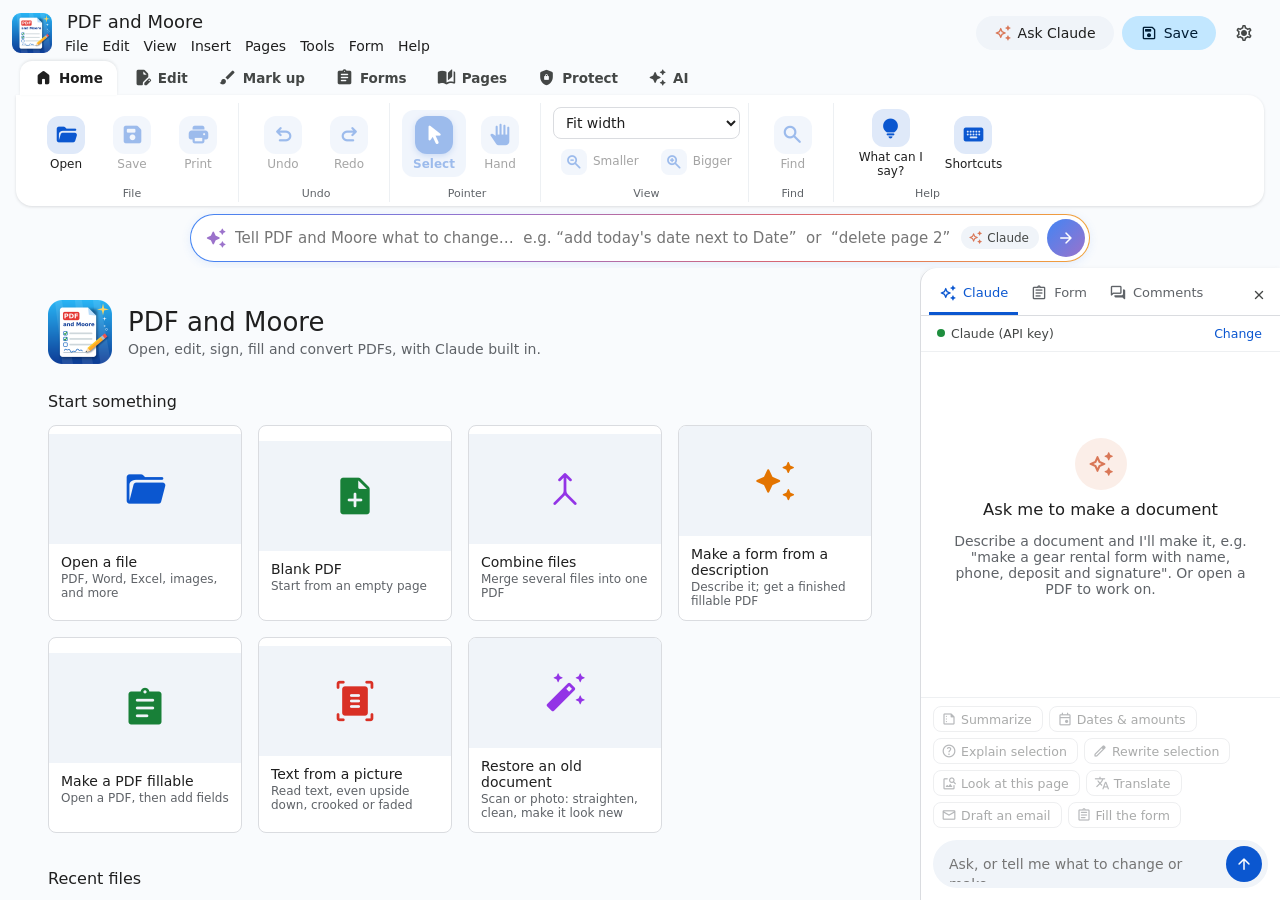
==== PdfAndMoore/wwwroot/index.html @ 141434b7 "PDF and Moore v8 as built on John's PC (baseline before GitHub) Source of PDF and Moore v8: a WPF + " ====
<!doctype html>
<html lang="en">
  <head>
    <meta charset="utf-8" />
    <meta name="viewport" content="width=device-width, initial-scale=1" />
    <title>PDF and Moore</title>
    <link rel="stylesheet" href="css/app.css" />
    <link rel="icon" href="img/app.png" />
    <script src="lib/pdf-lib.min.js"></script>
    <script src="lib/fontkit.umd.min.js"></script>
    <script src="lib/tesseract/tesseract.min.js"></script>
    <script src="lib/mammoth.browser.min.js"></script>
    <script src="lib/xlsx.full.min.js"></script>
    <script src="lib/jszip.min.js"></script>
    <script src="lib/docx.umd.js"></script>
  </head>
  <body data-tool="select" data-form-mode="fill" class="no-doc">
    <!-- Title bar + menus (Google Docs style) -->
    <header class="topbar">
      <img class="app-logo" src="img/app.png" alt="" title="PDF and Moore" />
      <div class="title-block">
        <div class="title-row">
          <input id="docTitle" class="doc-title" value="PDF and Moore" spellcheck="false" aria-label="Document name" />
          <span id="saveState" class="save-state"></span>
        </div>
        <nav id="menubar" class="menubar" aria-label="Main menu"></nav>
      </div>
      <div class="top-actions">
        <button id="btnClaudeTop" class="btn btn-tonal claude-btn" title="Ask Claude (Ctrl+J)"><span class="ms">auto_awesome</span><span>Ask Claude</span></button>
        <button id="btnSave" class="btn btn-primary save-btn" title="Save (Ctrl+S)"><span class="ms">save</span><span>Save</span></button>
        <button id="btnSettings" class="icon-btn" title="Settings"><span class="ms">settings</span></button>
      </div>
    </header>

    <!-- Ribbon: colorful tabs of big, labeled tools -->
    <div class="ribbon-wrap">
      <div id="ribbonTabs" class="ribbon-tabs" role="tablist"></div>
      <div id="ribbon" class="ribbon" role="toolbar" aria-label="Tools"></div>
    </div>

    <!-- Tell it what to change -->
    <div class="command-wrap">
      <div class="command-bar" id="commandBar">
        <span class="ms cmd-spark">auto_awesome</span>
        <input id="commandInput" autocomplete="off" spellcheck="true" placeholder="Tell PDF and Moore what to change…  e.g. “add today's date next to Date”  or  “delete page 2”" />
        <span id="commandEngine" class="cmd-engine" title="Which AI helps when a request needs one"></span>
        <button id="commandGo" class="cmd-go" title="Do it (Enter)"><span class="ms">arrow_forward</span></button>
      </div>
      <div id="commandPop" class="command-pop"></div>
    </div>

    <!-- Shown when something on the page is selected -->
    <div id="contextBar" class="context-bar"></div>

    <main class="workspace">
      <aside id="sidebar" class="sidebar">
        <div class="sidebar-head"><span>Pages</span><button class="icon-btn small" id="btnOrganize" title="Organize pages"><span class="ms">grid_view</span></button></div>
        <div id="thumbs" class="thumbs"></div>
      </aside>

      <section id="viewer" class="viewer" tabindex="-1">
        <div id="pageList" class="page-list"></div>
        <div id="startScreen" class="start-screen"></div>
      </section>

      <aside id="sidepanel" class="sidepanel">
        <div class="panel-tabs">
          <button class="panel-tab active" data-panel="claude"><span class="ms">auto_awesome</span>Claude</button>
          <button class="panel-tab" data-panel="form"><span class="ms">assignment</span>Form</button>
          <button class="panel-tab" data-panel="comments"><span class="ms">forum</span>Comments</button>
          <button class="icon-btn small panel-close" id="btnClosePanel" title="Close panel"><span class="ms">close</span></button>
        </div>
        <div class="panel-body" data-body="claude">
          <div id="claudeAccount" class="claude-account"></div>
          <div id="claudeChat" class="claude-chat"></div>
          <div id="claudeChips" class="chips"></div>
          <div class="claude-input-row">
            <textarea id="claudeInput" rows="1" placeholder="Ask, or tell me what to change or make…"></textarea>
            <button id="claudeSend" class="icon-btn send-btn" title="Send"><span class="ms">arrow_upward</span></button>
          </div>
        </div>
        <div class="panel-body hidden" data-body="form"><div id="formPanel" class="form-panel"></div></div>
        <div class="panel-body hidden" data-body="comments"><div id="commentsPanel" class="comments-panel"></div></div>
      </aside>
    </main>

    <!-- Page counter & zoom (bottom) -->
    <div id="pageCounter" class="page-counter"></div>

    <!-- Find bar -->
    <div id="findBar" class="find-bar">
      <span class="ms">search</span>
      <input id="findInput" placeholder="Find in document" />
      <span id="findCount" class="muted"></span>
      <button class="icon-btn small" id="findPrev" title="Previous"><span class="ms">keyboard_arrow_up</span></button>
      <button class="icon-btn small" id="findNext" title="Next"><span class="ms">keyboard_arrow_down</span></button>
      <button class="icon-btn small" id="findClose" title="Close"><span class="ms">close</span></button>
    </div>

    <!-- Floating menu shown when text is selected -->
    <div id="selMenu" class="sel-menu">
      <button data-act="highlight" title="Highlight"><span class="ms" style="color: #f9ab00">ink_highlighter</span></button>
      <button data-act="underline" title="Underline"><span class="ms">format_underlined</span></button>
      <button data-act="strike" title="Strikethrough"><span class="ms">strikethrough_s</span></button>
      <button data-act="redact" title="Mark for redaction (removes it for good when applied)"><span class="ms" style="color: #d93025">ink_eraser</span></button>
      <span class="sep"></span>
      <button data-act="copy" title="Copy"><span class="ms">content_copy</span></button>
      <button data-act="claude" title="Ask Claude about this"><span class="ms">auto_awesome</span>Ask Claude</button>
    </div>

    <div id="organizer" class="organizer"></div>
    <div id="dropHint" class="drop-hint"><span class="ms">upload_file</span><div>Drop files to open them</div></div>
    <div id="busy" class="busy"><div class="busy-box"><div class="spinner"></div><div id="busyText">Working…</div><div class="busy-bar"><div id="busyProgress"></div></div></div></div>
    <div id="toast" class="toast" role="status"></div>
    <div id="printArea" class="print-area"></div>

    <script type="module" src="js/app.js"></script>
  </body>
</html>
---- PdfAndMoore/wwwroot/css/app.css ----
/* PDF and Moore — Google Docs–style interface */
@font-face {
  font-family: 'Material Symbols Rounded';
  font-style: normal;
  font-weight: 100 700;
  font-display: block;
  src: url('../lib/icons/material-symbols-rounded.woff2') format('woff2');
}

:root {
  --bg: #f9fbfd;
  --surface: #ffffff;
  --surface-2: #f0f4f9;
  --toolbar: #edf2fa;
  --hover: rgba(68, 71, 70, 0.08);
  --press: rgba(68, 71, 70, 0.14);
  --text: #1f1f1f;
  --text-2: #444746;
  --muted: #5f6368;
  --line: #dadce0;
  --blue: #0b57d0;
  --blue-soft: #d3e3fd;
  --primary-btn: #c2e7ff;
  --primary-btn-text: #001d35;
  --danger: #b3261e;
  --green: #188038;
  --shadow-1: 0 1px 2px rgba(60, 64, 67, 0.3), 0 1px 3px 1px rgba(60, 64, 67, 0.15);
  --shadow-2: 0 2px 6px 2px rgba(60, 64, 67, 0.15), 0 1px 2px rgba(60, 64, 67, 0.3);
  --radius: 8px;
  --font: 'Segoe UI Variable Text', 'Segoe UI', system-ui, -apple-system, Roboto, Arial, sans-serif;
  --sidebar-w: 184px;
  --panel-w: 360px;
}

* { box-sizing: border-box; }
html, body { height: 100%; margin: 0; }
body {
  font-family: var(--font);
  font-size: 14px;
  color: var(--text);
  background: var(--bg);
  display: flex;
  flex-direction: column;
  overflow: hidden;
  -webkit-font-smoothing: antialiased;
}
button, input, select, textarea { font: inherit; color: inherit; }
button { cursor: pointer; }
.hidden { display: none !important; }
.muted { color: var(--muted); }
.hint { color: var(--muted); font-size: 12px; line-height: 1.45; margin: 6px 0; }
.grow { flex: 1; }

.ms {
  font-family: 'Material Symbols Rounded';
  font-weight: normal;
  font-style: normal;
  font-size: 20px;
  line-height: 1;
  letter-spacing: normal;
  text-transform: none;
  display: inline-block;
  white-space: nowrap;
  direction: ltr;
  font-feature-settings: 'liga';
  -webkit-font-feature-settings: 'liga';
  font-variation-settings: 'FILL' 0, 'wght' 400, 'GRAD' 0, 'opsz' 20;
  user-select: none;
  vertical-align: middle;
}

/* ---------- top bar ---------- */
.topbar {
  display: flex;
  align-items: center;
  gap: 8px;
  padding: 8px 16px 0 12px;
  background: var(--bg);
  flex: none;
}
.app-logo { width: 40px; height: 40px; flex: none; display: block; }
.app-logo .ms { font-size: 26px; }
.title-block { flex: 1; min-width: 0; }
.title-row { display: flex; align-items: center; gap: 8px; }
.doc-title {
  font-size: 18px;
  border: 1px solid transparent;
  border-radius: 4px;
  padding: 2px 6px;
  background: transparent;
  min-width: 120px;
  max-width: 60vw;
  field-sizing: content;
}
.doc-title:hover { border-color: var(--line); }
.doc-title:focus { outline: 2px solid var(--blue); background: #fff; }
.save-state { color: var(--muted); font-size: 12px; display: inline-flex; align-items: center; gap: 4px; }
.save-state .ms { font-size: 18px; }

.menubar { display: flex; gap: 0; margin-left: -2px; }
.menu-top {
  background: none; border: 0; padding: 3px 7px; border-radius: 4px; font-size: 14px; color: var(--text);
}
.menu-top:hover, .menu-top.open { background: var(--hover); }
.menu-pop {
  position: fixed; z-index: 1000;
  background: #fff; border-radius: 6px; box-shadow: var(--shadow-2);
  padding: 6px 0; min-width: 240px; max-height: 80vh; overflow: auto;
}
.menu-item {
  display: flex; align-items: center; gap: 12px; width: 100%;
  background: none; border: 0; padding: 6px 16px 6px 12px; text-align: left; font-size: 14px; color: var(--text);
}
.menu-item:hover:not(:disabled) { background: var(--hover); }
.menu-item:disabled { color: #a0a0a0; cursor: default; }
.menu-item .ms { color: var(--text-2); font-size: 20px; width: 20px; }
.menu-item:disabled .ms { color: #bbb; }
.menu-item .kbd { margin-left: auto; color: var(--muted); font-size: 12px; padding-left: 24px; }
.menu-sep { height: 1px; background: var(--line); margin: 6px 0; }
.menu-head { padding: 6px 16px 2px; color: var(--muted); font-size: 12px; }

.top-actions { display: flex; align-items: center; gap: 8px; }
.btn {
  display: inline-flex; align-items: center; justify-content: center; gap: 6px;
  border: 0; border-radius: 20px; padding: 8px 18px; font-weight: 500; font-size: 14px; white-space: nowrap;
  transition: background 0.15s, box-shadow 0.15s;
}
.btn .ms { font-size: 18px; }
.btn-primary { background: var(--primary-btn); color: var(--primary-btn-text); }
.btn-primary:hover { box-shadow: var(--shadow-1); background: #b3dffc; }
.btn-tonal { background: var(--surface-2); color: var(--text); }
.btn-tonal:hover { background: #e3e8ee; }
.btn-text { background: none; color: var(--blue); padding: 8px 12px; }
.btn-text:hover { background: rgba(11, 87, 208, 0.08); }
.btn-text.danger { color: var(--danger); }
.claude-btn .ms { color: #d97757; }
.icon-btn {
  width: 40px; height: 40px; border-radius: 50%; border: 0; background: none;
  display: inline-grid; place-items: center; color: var(--text-2); flex: none;
}
.icon-btn:hover { background: var(--hover); }
.icon-btn.small { width: 30px; height: 30px; }
.icon-btn.small .ms { font-size: 18px; }

/* ---------- toolbar ---------- */
.toolbar-wrap { padding: 6px 16px 8px; flex: none; }
.toolbar {
  display: flex; align-items: center; gap: 1px; flex-wrap: nowrap; overflow-x: auto; overflow-y: hidden;
  background: var(--toolbar); border-radius: 24px; padding: 3px 10px; min-height: 40px;
  scrollbar-width: none;
}
.toolbar::-webkit-scrollbar { display: none; }
.tb-btn {
  height: 30px; min-width: 30px; padding: 0 5px; border: 0; border-radius: 4px; background: none;
  display: inline-flex; align-items: center; justify-content: center; gap: 4px; color: var(--text-2); flex: none;
}
.tb-btn:hover:not(:disabled) { background: var(--hover); }
.tb-btn.active { background: var(--blue-soft); color: #041e49; }
.tb-btn:disabled { opacity: 0.38; cursor: default; }
.tb-btn.labeled { padding: 0 8px; font-size: 13px; }
.tb-sep { width: 1px; height: 20px; background: #c7c7c7; margin: 0 6px; flex: none; }
.tb-select {
  height: 28px; border: 0; border-radius: 4px; background: transparent; padding: 0 4px; color: var(--text); flex: none;
}
.tb-select:hover { background: var(--hover); }
.tb-zoom { width: 96px; }
.tb-color { position: relative; }
.tb-color input[type='color'] { position: absolute; inset: 0; opacity: 0; cursor: pointer; width: 100%; height: 100%; }
.tb-color .swatch { position: absolute; left: 6px; right: 6px; bottom: 3px; height: 4px; border-radius: 1px; }
.tb-num { width: 46px; height: 26px; border: 1px solid #c7c7c7; border-radius: 4px; text-align: center; background: #fff; flex: none; }

/* ---------- workspace ---------- */
.workspace { flex: 1; display: flex; min-height: 0; position: relative; }
.sidebar {
  width: var(--sidebar-w); flex: none; display: flex; flex-direction: column; border-right: 1px solid transparent; min-height: 0;
}
body.hide-sidebar .sidebar { display: none; }
.sidebar-head { display: flex; align-items: center; justify-content: space-between; padding: 4px 8px 4px 16px; color: var(--muted); font-size: 12px; font-weight: 600; letter-spacing: 0.3px; text-transform: uppercase; }
.thumbs { flex: 1; overflow-y: auto; padding: 4px 12px 24px; }
.thumb { padding: 6px 6px 2px; border-radius: 8px; cursor: pointer; text-align: center; border: 2px solid transparent; position: relative; }
.thumb:hover { background: var(--hover); }
.thumb.current { border-color: var(--blue); background: rgba(11, 87, 208, 0.06); }
.thumb-frame { background: #fff; box-shadow: var(--shadow-1); display: flex; align-items: center; justify-content: center; min-height: 60px; }
.thumb-img { display: block; max-width: 100%; height: auto; }
.thumb-num { font-size: 12px; color: var(--muted); padding: 4px 0 2px; }
.thumb.drop-before::before, .thumb.drop-after::after { content: ''; position: absolute; left: 4px; right: 4px; height: 3px; background: var(--blue); border-radius: 2px; }
.thumb.drop-before::before { top: -2px; }
.thumb.drop-after::after { bottom: -2px; }

.viewer { flex: 1; overflow: auto; position: relative; min-width: 0; background: var(--bg); outline: none; }
.page-list { display: flex; flex-direction: column; align-items: center; gap: 16px; padding: 12px 24px 80px; width: max-content; min-width: 100%; }
.page { position: relative; background: #fff; box-shadow: 0 1px 3px 1px rgba(60, 64, 67, 0.15), 0 1px 2px rgba(60, 64, 67, 0.3); flex: none; }
.page-canvas { position: absolute; inset: 0; display: block; }
.page-label { position: absolute; left: -34px; top: 0; font-size: 11px; color: var(--muted); }
.annot-svg { position: absolute; inset: 0; pointer-events: none; overflow: visible; z-index: 2; }
.annot-svg .annot > * { pointer-events: all; }
.annot-svg .annot path { pointer-events: stroke; }
.annot-svg .annot .field-name { pointer-events: none; font-family: var(--font); }
body[data-tool='select'] .annot-svg .annot { cursor: move; }
body:not([data-tool='select']) .annot-svg .annot > * { pointer-events: none; }
.annot-svg .selected > * { filter: drop-shadow(0 0 1.5px rgba(11, 87, 208, 0.9)); }
.sel-outline { fill: none; stroke: var(--blue); stroke-width: 1.5; stroke-dasharray: 4 3; pointer-events: none; }
.drag-preview { pointer-events: none; }
.annot-html { position: absolute; inset: 0; pointer-events: none; z-index: 4; }
.annot-html > * { pointer-events: auto; }
body:not([data-tool='select']) .annot-html > .annot-text,
body:not([data-tool='select']) .annot-html > .annot-img { pointer-events: none; }
.annot-text {
  position: absolute; transform-origin: 0 0; line-height: 1.2; padding: 0; min-width: 4px; min-height: 1em; cursor: move; outline: none; border-radius: 1px;
}
.annot-text.selected { outline: 1.5px dashed var(--blue); outline-offset: 2px; }
.annot-text.editing { outline: 2px solid var(--blue); cursor: text; background: rgba(255, 255, 255, 0.85) !important; }
.text-width-handle { position: absolute; right: -7px; top: 50%; width: 8px; height: 16px; margin-top: -8px; background: #fff; border: 1.5px solid var(--blue); border-radius: 3px; cursor: ew-resize; }
.annot-img { position: absolute; transform-origin: 0 0; cursor: move; user-select: none; }
.annot-img.selected { outline: 1.5px dashed var(--blue); outline-offset: 2px; }
.resize-handle { position: absolute; width: 12px; height: 12px; background: #fff; border: 2px solid var(--blue); border-radius: 50%; cursor: nwse-resize; z-index: 6; }
.annot-note {
  position: absolute; width: 24px; height: 24px; border-radius: 4px 12px 12px 12px; display: grid; place-items: center; color: #3c2a00; cursor: pointer; box-shadow: var(--shadow-1);
}
.annot-note .ms { font-size: 15px; }
.annot-note.selected { outline: 2px solid var(--blue); }
.note-popup {
  position: absolute; width: 260px; background: #fff; border-radius: 8px; box-shadow: var(--shadow-2); padding: 10px; z-index: 10;
}
.note-head { display: flex; align-items: center; gap: 6px; font-weight: 600; margin-bottom: 6px; }
.note-head .ms { color: #f9ab00; }
.note-actions { display: flex; justify-content: flex-end; gap: 4px; margin-top: 6px; }

.textLayer { position: absolute; text-align: initial; inset: 0; overflow: clip; opacity: 1; line-height: 1; text-size-adjust: none; forced-color-adjust: none; transform-origin: 0 0; caret-color: CanvasText; z-index: 1; }
.textLayer :is(span, br) { color: transparent; position: absolute; white-space: pre; cursor: text; transform-origin: 0% 0%; }
.textLayer > :not(.markedContent), .textLayer .markedContent span:not(.markedContent) { z-index: 1; }
.textLayer span.markedContent { top: 0; height: 0; }
.textLayer ::selection { background: rgba(11, 87, 208, 0.28); }
.textLayer br::selection { background: transparent; }
.textLayer .endOfContent { display: block; position: absolute; inset: 100% 0 0; z-index: 0; cursor: default; user-select: none; }
.textLayer.selecting .endOfContent { top: 0; }
.textLayer span.search-hit { background: rgba(255, 213, 79, 0.55); border-radius: 2px; }
body[data-tool='edittext'] .textLayer span { cursor: pointer; }
body[data-tool='edittext'] .textLayer span:hover { outline: 1.5px solid var(--blue); background: rgba(11, 87, 208, 0.08); }

.interact-layer { position: absolute; inset: 0; z-index: 5; pointer-events: none; }
body[data-tool='hand'] .interact-layer,
body[data-tool='text'] .interact-layer,
body[data-tool='draw'] .interact-layer,
body[data-tool='rect'] .interact-layer,
body[data-tool='ellipse'] .interact-layer,
body[data-tool='line'] .interact-layer,
body[data-tool='arrow'] .interact-layer,
body[data-tool='whiteout'] .interact-layer,
body[data-tool='note'] .interact-layer,
body[data-tool='place'] .interact-layer,
body[data-tool='region'] .interact-layer,
body[data-tool='redact'] .interact-layer,
body[data-tool='lines'] .interact-layer,
body[data-tool^='field-'] .interact-layer { pointer-events: auto; }
body[data-tool='hand'] .interact-layer { cursor: grab; }
body[data-tool='text'] .interact-layer { cursor: text; }
body[data-tool='note'] .interact-layer, body[data-tool='place'] .interact-layer { cursor: copy; }
body[data-tool='draw'] .interact-layer, body[data-tool='rect'] .interact-layer, body[data-tool='ellipse'] .interact-layer,
body[data-tool='line'] .interact-layer, body[data-tool='arrow'] .interact-layer, body[data-tool='whiteout'] .interact-layer,
body[data-tool='region'] .interact-layer, body[data-tool='redact'] .interact-layer, body[data-tool^='field-'] .interact-layer { cursor: crosshair; }

/* fillable fields */
.form-layer { position: absolute; inset: 0; z-index: 3; pointer-events: none; }
.form-layer > * { pointer-events: auto; }
body[data-form-mode='edit'] .form-layer { display: none; }
.form-input {
  position: absolute; border: 0; background: rgba(66, 133, 244, 0.1); padding: 0 3px; border-radius: 2px; color: #000;
  font-family: Arial, Helvetica, sans-serif; resize: none; outline: none; line-height: 1.15;
}
.form-input.bordered { border: 1px solid #8a8a8a; }
.form-input:hover { background: rgba(66, 133, 244, 0.16); }
.form-input:focus { background: #fff; box-shadow: 0 0 0 2px var(--blue); }
textarea.form-input { padding-top: 2px; }
.form-check {
  position: absolute; margin: 0; cursor: pointer; appearance: none; -webkit-appearance: none;
  background: rgba(66, 133, 244, 0.12); border-radius: 2px; display: grid; place-items: center; color: #111; outline: none;
}
.form-check:hover { background: rgba(66, 133, 244, 0.22); }
.form-check:focus-visible { box-shadow: 0 0 0 2px var(--blue); }
.form-check:checked::after { content: '✔'; font-size: min(90%, 16px); line-height: 1; font-family: 'Segoe UI Symbol', 'Segoe UI', sans-serif; }
.form-check[type='radio'] { border-radius: 50%; }
.form-check[type='radio']:checked::after { content: '●'; }
.form-sign {
  position: absolute; border: 1.5px dashed #b06000; background: rgba(251, 188, 4, 0.12); border-radius: 3px; color: #7a4100;
  display: flex; align-items: center; justify-content: center; gap: 4px; font-size: 12px; padding: 0; overflow: hidden;
}
.form-sign .ms { font-size: 16px; }
.form-sign.signed { border-color: transparent; background: transparent; }
.form-sign.signed img { max-width: 100%; max-height: 100%; }

/* start screen */
.start-screen { display: none; padding: 32px 48px 64px; max-width: 1080px; margin: 0 auto; }
body.no-doc .start-screen { display: block; }
body.no-doc .page-list { display: none; }
.start-screen h2 { font-size: 16px; font-weight: 500; margin: 8px 0 14px; color: var(--text); }
.start-tiles { display: grid; grid-template-columns: repeat(auto-fill, minmax(160px, 1fr)); gap: 16px; margin-bottom: 36px; }
.start-tile {
  background: #fff; border: 1px solid var(--line); border-radius: 8px; padding: 0; text-align: left; overflow: hidden; transition: border-color 0.15s, box-shadow 0.15s;
}
.start-tile:hover { border-color: var(--blue); box-shadow: var(--shadow-1); }
.start-tile .tile-art { height: 110px; display: grid; place-items: center; background: var(--surface-2); }
.start-tile .tile-art .ms { font-size: 44px; font-variation-settings: 'FILL' 1, 'wght' 400, 'GRAD' 0, 'opsz' 48; }
.start-tile .tile-label { padding: 10px 12px 2px; font-weight: 500; }
.start-tile .tile-sub { padding: 0 12px 12px; color: var(--muted); font-size: 12px; }
.recent-list { background: #fff; border: 1px solid var(--line); border-radius: 8px; overflow: hidden; }
.recent-row { display: flex; align-items: center; gap: 12px; width: 100%; border: 0; background: none; padding: 10px 16px; text-align: left; border-bottom: 1px solid #eef0f2; }
.recent-row:last-child { border-bottom: 0; }
.recent-row:hover { background: var(--surface-2); }
.recent-row .ms { color: #d93025; }
.recent-row .path { color: var(--muted); font-size: 12px; margin-left: auto; max-width: 50%; overflow: hidden; text-overflow: ellipsis; white-space: nowrap; }
.start-hero { display: flex; align-items: center; gap: 16px; margin-bottom: 28px; }
.start-hero h1 { font-size: 26px; font-weight: 400; margin: 0; }
.start-hero p { margin: 4px 0 0; color: var(--muted); }

/* side panel */
.sidepanel {
  width: var(--panel-w); flex: none; display: flex; flex-direction: column; background: #fff; border-left: 1px solid var(--line);
  border-radius: 16px 0 0 0; min-height: 0; box-shadow: -1px 0 4px rgba(60, 64, 67, 0.06);
}
body.hide-panel .sidepanel { display: none; }
.panel-tabs { display: flex; align-items: center; gap: 2px; padding: 8px 6px 0 8px; border-bottom: 1px solid var(--line); }
.panel-tab {
  display: inline-flex; align-items: center; gap: 6px; border: 0; background: none; padding: 8px 10px 10px; font-weight: 500; color: var(--muted); border-bottom: 3px solid transparent; font-size: 13px;
}
.panel-tab .ms { font-size: 18px; }
.panel-tab.active { color: var(--blue); border-bottom-color: var(--blue); }
.panel-close { margin-left: auto; }
.panel-body { flex: 1; display: flex; flex-direction: column; min-height: 0; }
.claude-chat { flex: 1; overflow-y: auto; padding: 16px; display: flex; flex-direction: column; gap: 12px; }
.claude-welcome { text-align: center; margin: auto 0; padding: 20px 8px; }
.claude-logo { width: 52px; height: 52px; border-radius: 50%; display: grid; place-items: center; margin: 0 auto 10px; background: #fbeee8; color: #d97757; }
.claude-logo .ms { font-size: 28px; }
.claude-welcome h3 { margin: 0 0 6px; font-weight: 500; }
.msg { max-width: 92%; line-height: 1.5; }
.msg.user { align-self: flex-end; background: var(--blue-soft); padding: 8px 12px; border-radius: 16px 16px 4px 16px; white-space: pre-wrap; word-break: break-word; }
.msg.assistant { align-self: flex-start; }
.msg.assistant.error { color: var(--danger); }
.md p { margin: 0 0 8px; }
.md ul, .md ol { margin: 0 0 8px; padding-left: 22px; }
.md li { margin: 2px 0; }
.md h3, .md h4, .md h5, .md h6 { margin: 10px 0 4px; font-size: 14px; }
.md code { background: var(--surface-2); padding: 1px 4px; border-radius: 4px; font-family: Consolas, monospace; font-size: 12.5px; }
.md pre { background: var(--surface-2); padding: 8px; border-radius: 6px; white-space: pre-wrap; font-size: 12.5px; }
.msg-actions { display: flex; gap: 2px; margin-top: 2px; }
.mini-btn { width: 28px; height: 28px; border: 0; border-radius: 50%; background: none; display: inline-grid; place-items: center; color: var(--muted); }
.mini-btn:hover { background: var(--hover); color: var(--text); }
.mini-btn .ms { font-size: 17px; }
.typing { display: flex; gap: 4px; padding: 6px 2px; }
.typing span { width: 7px; height: 7px; border-radius: 50%; background: #d97757; animation: blink 1.2s infinite both; }
.typing span:nth-child(2) { animation-delay: 0.2s; }
.typing span:nth-child(3) { animation-delay: 0.4s; }
@keyframes blink { 0%, 80%, 100% { opacity: 0.25; } 40% { opacity: 1; } }
.chips { display: flex; flex-wrap: wrap; gap: 6px; padding: 8px 12px 4px; border-top: 1px solid #eef0f2; }
.chip {
  display: inline-flex; align-items: center; gap: 4px; border: 1px solid var(--line); background: #fff; border-radius: 8px; padding: 4px 10px 4px 7px; font-size: 12.5px; color: var(--text-2);
}
.chip .ms { font-size: 16px; color: var(--muted); }
.chip:hover:not(:disabled) { background: var(--surface-2); }
.chip.active { background: var(--blue-soft); border-color: var(--blue-soft); color: #041e49; }
.chip:disabled { opacity: 0.45; cursor: default; }
.claude-input-row { display: flex; align-items: flex-end; gap: 6px; margin: 8px 12px 12px; background: var(--surface-2); border-radius: 24px; padding: 6px 6px 6px 16px; }
.claude-input-row textarea { flex: 1; border: 0; background: transparent; resize: none; outline: none; padding: 7px 0; max-height: 160px; line-height: 1.4; }
.send-btn { width: 36px; height: 36px; background: var(--blue); color: #fff; }
.send-btn:hover { background: #0842a0; }

.form-panel, .comments-panel { flex: 1; overflow-y: auto; padding: 14px 16px 24px; }
.seg { display: flex; border: 1px solid #747775; border-radius: 20px; overflow: hidden; margin-bottom: 12px; }
.seg-btn { flex: 1; border: 0; background: none; padding: 7px 8px; font-weight: 500; display: inline-flex; align-items: center; justify-content: center; gap: 4px; }
.seg-btn + .seg-btn { border-left: 1px solid #747775; }
.seg-btn.active { background: var(--blue-soft); color: #041e49; }
.seg-btn .ms { font-size: 18px; }
.panel-label { font-size: 12px; font-weight: 600; color: var(--muted); margin: 14px 0 6px; text-transform: uppercase; letter-spacing: 0.3px; }
.field-tools { display: flex; flex-wrap: wrap; gap: 6px; }
.panel-actions { display: flex; flex-wrap: wrap; gap: 6px; margin-top: 10px; }
.panel-actions .btn { padding: 6px 12px; font-size: 13px; }
.props-card { background: var(--surface-2); border-radius: 12px; padding: 4px 12px 10px; margin-top: 12px; }
.field-list { display: flex; flex-direction: column; }
.list-sub { font-size: 12px; color: var(--muted); padding: 8px 4px 2px; }
.field-row { display: flex; align-items: center; gap: 8px; border: 0; background: none; text-align: left; padding: 5px 8px; border-radius: 6px; }
.field-row:hover { background: var(--hover); }
.field-row.active { background: var(--blue-soft); }
.field-row .ms { font-size: 18px; color: var(--muted); }
.field-row-name { overflow: hidden; text-overflow: ellipsis; white-space: nowrap; flex: 1; }
.req { color: var(--danger); font-weight: 700; }
.flags { display: flex; flex-wrap: wrap; gap: 4px 14px; margin: 8px 0 2px; }
.comment-card { border: 1px solid var(--line); border-radius: 8px; padding: 10px 12px; margin-bottom: 8px; cursor: pointer; }
.comment-card:hover { box-shadow: var(--shadow-1); }
.comment-card .meta { font-size: 12px; color: var(--muted); margin-bottom: 4px; display: flex; gap: 6px; align-items: center; }
.comment-card .meta .ms { font-size: 16px; }

/* forms in dialogs */
.field { width: 100%; border: 1px solid #c4c7c5; border-radius: 6px; padding: 8px 10px; background: #fff; outline: none; }
.field:focus { border-color: var(--blue); box-shadow: 0 0 0 1px var(--blue); }
textarea.field { resize: vertical; line-height: 1.4; }
.field-label { display: flex; flex-direction: column; gap: 4px; font-size: 13px; color: var(--text-2); margin: 10px 0 0; }
.check-label { display: inline-flex; align-items: center; gap: 4px; font-size: 13px; color: var(--text-2); }
.check-label input[type='number'] { width: 64px; }
.stack { display: flex; flex-direction: column; gap: 8px; }

/* bottom page counter */
.page-counter {
  position: fixed; right: calc(var(--panel-w) + 24px); bottom: 16px; z-index: 20; display: none; align-items: center; gap: 2px;
  background: #fff; border-radius: 20px; box-shadow: var(--shadow-2); padding: 3px 4px 3px 12px; font-size: 13px; color: var(--text-2);
}
body.hide-panel .page-counter { right: 24px; }
body:not(.no-doc) .page-counter { display: flex; }
.page-counter input { width: 38px; border: 1px solid transparent; border-radius: 4px; text-align: center; padding: 2px; background: transparent; }
.page-counter input:hover { border-color: var(--line); }

/* selection menu */
.sel-menu {
  position: fixed; z-index: 50; display: none; align-items: center; gap: 2px; background: #fff; border-radius: 8px; box-shadow: var(--shadow-2); padding: 4px;
}
.sel-menu.show { display: flex; }
.sel-menu button { border: 0; background: none; height: 32px; min-width: 32px; border-radius: 4px; display: inline-flex; align-items: center; gap: 4px; padding: 0 6px; color: var(--text-2); font-size: 13px; }
.sel-menu button:hover { background: var(--hover); }
.sel-menu .sep { width: 1px; height: 20px; background: var(--line); margin: 0 3px; }
.sel-menu [data-act='claude'] .ms { color: #d97757; }

/* find bar */
.find-bar {
  position: fixed; top: 112px; right: calc(var(--panel-w) + 24px); z-index: 40; display: none; align-items: center; gap: 4px;
  background: #fff; border-radius: 8px; box-shadow: var(--shadow-2); padding: 4px 6px 4px 12px;
}
body.hide-panel .find-bar { right: 24px; }
.find-bar.show { display: flex; }
.find-bar input { border: 0; outline: none; width: 220px; padding: 6px 4px; }
.find-bar .muted { font-size: 12px; min-width: 50px; text-align: right; }

/* organizer */
.organizer { display: none; position: fixed; inset: 0; z-index: 60; background: var(--bg); flex-direction: column; }
body.organizing .organizer { display: flex; }
.org-bar { display: flex; align-items: center; gap: 4px; padding: 12px 20px; border-bottom: 1px solid var(--line); background: #fff; flex-wrap: wrap; }
.org-title { font-size: 18px; display: flex; align-items: center; gap: 8px; margin-right: 12px; }
.org-count { margin-right: 8px; }
.org-grid { flex: 1; overflow-y: auto; display: grid; grid-template-columns: repeat(auto-fill, minmax(210px, 1fr)); gap: 22px; padding: 24px 32px 64px; align-content: start; }
.org-card { border-radius: 10px; padding: 10px 10px 4px; border: 2px solid transparent; cursor: pointer; position: relative; user-select: none; }
.org-card:hover { background: var(--hover); }
.org-card.selected { border-color: var(--blue); background: rgba(11, 87, 208, 0.07); }
.org-card .thumb-frame { min-height: 140px; }
.org-card-bar { display: flex; justify-content: space-between; align-items: center; padding-top: 6px; color: var(--muted); font-size: 13px; }
.org-mini { opacity: 0; transition: opacity 0.15s; }
.org-card:hover .org-mini { opacity: 1; }
.org-card.drop-before { box-shadow: -4px 0 0 var(--blue); }
.org-card.drop-after { box-shadow: 4px 0 0 var(--blue); }

/* modal */
.modal-backdrop { position: fixed; inset: 0; background: rgba(32, 33, 36, 0.45); z-index: 2000; display: grid; place-items: center; padding: 16px; animation: fade 0.12s; }
.modal { background: #fff; border-radius: 24px; box-shadow: 0 24px 38px rgba(0, 0, 0, 0.14), 0 9px 46px rgba(0, 0, 0, 0.12); width: 460px; max-width: 100%; max-height: 90vh; display: flex; flex-direction: column; animation: pop 0.14s; }
.modal-title { font-size: 22px; padding: 22px 24px 4px; }
.modal-body { padding: 8px 24px; overflow-y: auto; color: var(--text-2); line-height: 1.45; }
.modal-body p { margin: 6px 0; }
.modal-buttons { display: flex; justify-content: flex-end; gap: 8px; padding: 16px 20px 20px; flex-wrap: wrap; }
@keyframes fade { from { opacity: 0; } }
@keyframes pop { from { transform: scale(0.96); opacity: 0; } }
.tabs { display: flex; gap: 4px; border-bottom: 1px solid var(--line); margin-bottom: 12px; }
.tab { border: 0; background: none; padding: 8px 14px; border-bottom: 3px solid transparent; font-weight: 500; color: var(--muted); }
.tab.active { color: var(--blue); border-bottom-color: var(--blue); }
.sig-pad { width: 100%; height: 180px; border: 1px dashed #9aa0a6; border-radius: 8px; touch-action: none; cursor: crosshair; background: #fcfcfc; display: block; }
.sig-type { display: grid; grid-template-columns: 1fr 140px; gap: 8px; }
.sig-preview { grid-column: 1 / -1; font-size: 44px; color: #0b1f4d; padding: 16px; border: 1px dashed #9aa0a6; border-radius: 8px; min-height: 90px; white-space: nowrap; overflow: hidden; }
.sig-upload-preview { max-width: 100%; max-height: 160px; margin-top: 10px; display: block; }
.sig-saved { display: flex; align-items: center; gap: 12px; padding: 8px 10px; background: var(--surface-2); border-radius: 10px; margin-bottom: 10px; }
.sig-saved img { height: 44px; max-width: 260px; background: #fff; border-radius: 6px; padding: 2px 6px; }
.sig-dialog .check-label { margin-top: 12px; }
.ocr-thumb { max-width: 100%; max-height: 200px; display: block; margin: 0 auto 8px; border: 1px solid var(--line); border-radius: 6px; }
.ocr-text { font-family: Consolas, 'Segoe UI', monospace; font-size: 13px; }
.radio-list { display: flex; flex-direction: column; gap: 6px; margin-top: 6px; }

/* overlays */
.drop-hint { position: fixed; inset: 12px; border: 3px dashed var(--blue); border-radius: 20px; background: rgba(211, 227, 253, 0.85); z-index: 3000; display: none; place-items: center; text-align: center; color: #041e49; font-size: 20px; pointer-events: none; }
.drop-hint .ms { font-size: 56px; display: block; margin-bottom: 8px; }
body.dragging-files .drop-hint { display: grid; }
.busy { position: fixed; inset: 0; background: rgba(255, 255, 255, 0.6); z-index: 4000; display: none; place-items: center; }
.busy.show { display: grid; }
.busy-box { background: #fff; border-radius: 16px; box-shadow: var(--shadow-2); padding: 22px 26px; min-width: 320px; text-align: center; }
.spinner { width: 34px; height: 34px; border-radius: 50%; border: 3.5px solid var(--blue-soft); border-top-color: var(--blue); margin: 0 auto 12px; animation: spin 0.8s linear infinite; }
@keyframes spin { to { transform: rotate(360deg); } }
.busy-bar { height: 4px; background: var(--blue-soft); border-radius: 2px; margin-top: 12px; overflow: hidden; }
#busyProgress { height: 100%; width: 0; background: var(--blue); transition: width 0.2s; }
.toast { position: fixed; left: 24px; bottom: 24px; background: #303134; color: #fff; padding: 12px 18px; border-radius: 6px; box-shadow: var(--shadow-2); z-index: 5000; max-width: 520px; transform: translateY(calc(100% + 40px)); visibility: hidden; transition: transform 0.2s, visibility 0.2s; line-height: 1.4; }
.toast.show { transform: none; visibility: visible; }
.toast.error { background: #8c1d18; }
.context-menu { min-width: 220px; }
.print-area { display: none; }

body.no-doc .toolbar .tb-btn:not(.always) , body.no-doc .toolbar .tb-select, body.no-doc .toolbar .tb-num { opacity: 0.38; pointer-events: none; }
body.no-doc .sidebar { display: none; }

@media print {
  body > *:not(.print-area) { display: none !important; }
  .print-area { display: block !important; }
  .print-area img { display: block; width: 100%; page-break-after: always; }
  @page { margin: 0; }
}

/* Claude sign-in */
.claude-account { display: flex; align-items: center; gap: 6px; padding: 6px 10px 6px 16px; border-bottom: 1px solid #eef0f2; font-size: 12.5px; color: var(--text-2); }
.claude-account .acct-text { flex: 1; overflow: hidden; text-overflow: ellipsis; white-space: nowrap; }
.acct-dot { width: 8px; height: 8px; border-radius: 50%; flex: none; }
.acct-dot.on { background: #1e8e3e; }
.acct-dot.off { background: #bdc1c6; }
.btn.small { padding: 4px 8px; font-size: 12.5px; }
.signin-cards { display: grid; grid-template-columns: 1fr 1fr; gap: 10px; }
.signin-card { display: flex; gap: 10px; align-items: flex-start; text-align: left; border: 1.5px solid var(--line); border-radius: 14px; background: #fff; padding: 12px; }
.signin-card:hover { border-color: #9aa0a6; }
.signin-card.active { border-color: var(--blue); background: #f4f8fe; box-shadow: 0 0 0 1px var(--blue); }
.signin-icon { width: 36px; height: 36px; border-radius: 50%; display: grid; place-items: center; background: #fbeee8; color: #d97757; flex: none; }
.signin-title { font-weight: 600; color: var(--text); margin-bottom: 3px; }
.signin-line { font-size: 12.5px; color: var(--muted); line-height: 1.35; }
.signin-opts { margin-top: 4px; }
.msg.web-note { background: #fbf6ef; border: 1px solid #f0e2cf; border-radius: 12px; padding: 8px 12px; }
@media (max-width: 560px) { .signin-cards { grid-template-columns: 1fr; } }

/* =====================================================================
   Ribbon (colorful tabs of big, labeled tools)
   ===================================================================== */
.ribbon-wrap { padding: 4px 16px 0; flex: none; }
.ribbon-tabs { display: flex; gap: 2px; padding-left: 4px; }
.rtab {
  display: inline-flex; align-items: center; gap: 6px; border: 0; background: none; padding: 7px 14px 8px; border-radius: 12px 12px 0 0;
  font-weight: 600; font-size: 13.5px; color: var(--text-2); position: relative;
}
.rtab .ms { font-size: 19px; color: var(--tab); font-variation-settings: 'FILL' 1, 'wght' 500, 'GRAD' 0, 'opsz' 20; }
.rtab:hover { background: rgba(0, 0, 0, 0.04); }
.rtab.active { background: #fff; color: var(--tab); box-shadow: 0 -1px 3px rgba(60, 64, 67, 0.12); }
.rtab.active::after { content: ''; position: absolute; left: 12px; right: 12px; bottom: 0; height: 3px; border-radius: 3px 3px 0 0; background: var(--tab); }
.ribbon {
  display: flex; align-items: stretch; gap: 4px; background: #fff; border-radius: 0 16px 16px 16px; padding: 8px 10px 4px;
  box-shadow: 0 1px 3px rgba(60, 64, 67, 0.16); overflow-x: auto; scrollbar-width: thin; min-height: 98px;
}
.rgroup { display: flex; flex-direction: column; padding: 0 8px; border-right: 1px solid #edf0f3; flex: none; }
.rgroup:last-child { border-right: 0; }
.rgroup-items { display: flex; align-items: center; gap: 2px; flex: 1; }
.rgroup-title { font-size: 11px; color: var(--muted); text-align: center; padding: 3px 0 2px; white-space: nowrap; }
.rb {
  display: flex; flex-direction: column; align-items: center; gap: 4px; border: 0; background: none; border-radius: 12px;
  padding: 6px 7px 5px; min-width: 64px; color: var(--text); font-size: 12px; line-height: 1.15;
}
.rb:hover { background: color-mix(in srgb, var(--tab) 9%, transparent); }
.rb .rb-icon {
  width: 38px; height: 38px; border-radius: 12px; display: grid; place-items: center;
  background: color-mix(in srgb, var(--tab) 13%, white); color: var(--tab); transition: transform 0.12s;
}
.rb .rb-icon .ms { font-size: 23px; font-variation-settings: 'FILL' 1, 'wght' 500, 'GRAD' 0, 'opsz' 24; }
.rb:hover .rb-icon { transform: translateY(-1px); }
.rb.active { background: color-mix(in srgb, var(--tab) 14%, transparent); }
.rb.active .rb-icon { background: var(--tab); color: #fff; box-shadow: 0 2px 6px color-mix(in srgb, var(--tab) 45%, transparent); }
.rb.active .rb-label { color: var(--tab); font-weight: 600; }
.rb-label { max-width: 76px; text-align: center; }
.rb.small { flex-direction: row; min-width: 0; padding: 4px 8px; gap: 6px; }
.rb.small .rb-icon { width: 26px; height: 26px; border-radius: 8px; }
.rb.small .rb-icon .ms { font-size: 18px; }
body.no-doc .rb.needs-doc { opacity: 0.4; pointer-events: none; }
.rstack { display: flex; flex-direction: column; gap: 6px; justify-content: center; }
.rrow { display: flex; align-items: center; gap: 6px; }
.rselect { height: 32px; border: 1px solid #dadce0; border-radius: 8px; background: #fff; padding: 0 8px; min-width: 110px; }
.rnum { width: 54px; height: 32px; border: 1px solid #dadce0; border-radius: 8px; text-align: center; background: #fff; }
.rmini-label { font-size: 11.5px; color: var(--muted); }
.swatches { display: flex; gap: 5px; flex-wrap: nowrap; }
.swatch-dot { width: 22px; height: 22px; border-radius: 50%; border: 2px solid #fff; box-shadow: 0 0 0 1px rgba(0, 0, 0, 0.18); padding: 0; }
.swatch-dot.light { box-shadow: 0 0 0 1px #bbb; }
.swatch-dot.on { box-shadow: 0 0 0 2px var(--blue); }
.swatch-dot:hover { transform: scale(1.12); }

/* "Tell it what to change" bar */
.command-wrap { padding: 8px 16px 6px; flex: none; position: relative; display: flex; justify-content: center; }
.command-bar {
  display: flex; align-items: center; gap: 8px; width: min(900px, 100%); background: #fff; border-radius: 26px; padding: 4px 4px 4px 14px;
  border: 1.5px solid transparent; background-image: linear-gradient(#fff, #fff), linear-gradient(90deg, #4285f4, #9b72cb, #d96570, #f2a33a);
  background-origin: border-box; background-clip: padding-box, border-box; box-shadow: 0 2px 10px rgba(66, 133, 244, 0.12);
}
.command-bar:focus-within { box-shadow: 0 3px 16px rgba(155, 114, 203, 0.28); }
.cmd-spark { color: #9b72cb; font-size: 22px; font-variation-settings: 'FILL' 1, 'wght' 500, 'GRAD' 0, 'opsz' 24; }
.command-bar input { flex: 1; border: 0; outline: none; font-size: 15px; padding: 8px 0; background: transparent; min-width: 0; }
.cmd-engine { display: inline-flex; align-items: center; gap: 4px; font-size: 12px; color: var(--text-2); background: var(--surface-2); border-radius: 14px; padding: 4px 10px 4px 7px; cursor: pointer; white-space: nowrap; }
.cmd-engine .ms { font-size: 15px; color: #d97757; }
.cmd-go { width: 38px; height: 38px; border-radius: 50%; border: 0; display: grid; place-items: center; color: #fff; background: linear-gradient(135deg, #4285f4, #9b72cb); }
.cmd-go:hover { filter: brightness(1.08); }
.command-pop {
  display: none; position: absolute; top: calc(100% - 2px); left: 50%; transform: translateX(-50%); width: min(720px, calc(100% - 32px));
  background: #fff; border-radius: 18px; box-shadow: var(--shadow-2); padding: 14px 16px; z-index: 70;
}
.command-pop.show { display: block; animation: pop 0.12s; }
.pop-title { display: flex; align-items: center; gap: 8px; font-weight: 600; font-size: 15px; margin-bottom: 8px; }
.pop-title .ms { color: #9b72cb; }
.pop-via { margin-left: auto; font-weight: 400; font-size: 12px; color: var(--muted); background: var(--surface-2); border-radius: 10px; padding: 2px 8px; }
.pop-examples { display: flex; flex-wrap: wrap; gap: 8px; }
.example { border: 1px solid #e3e3f3; background: #f7f5ff; color: #3c2f6b; border-radius: 16px; padding: 6px 12px; font-size: 13px; }
.example:hover { background: #ece7ff; }
.pop-foot { margin-top: 10px; font-size: 12px; color: var(--muted); }
.pop-results { display: flex; flex-direction: column; gap: 4px; max-height: 260px; overflow: auto; }
.pop-result { display: flex; gap: 8px; align-items: flex-start; padding: 6px 8px; border-radius: 10px; cursor: pointer; line-height: 1.35; }
.pop-result:hover { background: var(--surface-2); }
.pop-result.ok .ms { color: #188038; }
.pop-result.bad .ms { color: #d93025; }
.pop-actions { display: flex; align-items: center; gap: 8px; margin-top: 10px; }
.pop-actions .muted.small { font-size: 12px; flex: 1; }
.pop-working { display: flex; align-items: center; gap: 12px; padding: 4px 2px; }
.spinner.small { width: 22px; height: 22px; border-width: 3px; margin: 0; }

/* Context bar for the selected item */
.context-bar {
  position: fixed; top: 232px; left: 50%; transform: translateX(-50%); z-index: 45; display: none; align-items: center; gap: 6px;
  background: #fff; border-radius: 24px; box-shadow: var(--shadow-2); padding: 5px 8px 5px 14px;
}
.context-bar.show { display: flex; animation: pop 0.1s; }
.ctx-name { display: inline-flex; align-items: center; gap: 4px; font-weight: 600; font-size: 13px; color: var(--text-2); margin-right: 4px; }
.ctx-name .ms { font-size: 17px; color: var(--blue); }
.ctx-btn { border: 0; background: none; height: 32px; min-width: 32px; border-radius: 16px; display: inline-flex; align-items: center; gap: 2px; padding: 0 6px; color: var(--text-2); }
.ctx-btn:hover { background: var(--hover); }
.ctx-btn.on { background: var(--blue-soft); }
.ctx-btn.wide { padding: 0 10px; gap: 4px; font-size: 13px; }
.ctx-btn.danger { color: var(--danger); }
.ctx-sep { width: 1px; height: 22px; background: var(--line); margin: 0 2px; }

.signin-cards.three { grid-template-columns: repeat(3, 1fr); }
.hint.warn { color: #b06000; }
@media (max-width: 700px) { .signin-cards.three { grid-template-columns: 1fr; } }

/* Protect dialogs */
.check-list { display: flex; flex-direction: column; gap: 6px; margin-top: 6px; }
.check-row { display: flex; align-items: center; gap: 8px; font-size: 14px; cursor: pointer; }
.check-row input { width: 16px; height: 16px; accent-color: var(--blue); }
.field-error { color: #d93025; font-size: 13px; min-height: 18px; margin-top: 8px; }

/* Assistant: results of changes it made */
.msg-report { margin-top: 6px; display: flex; flex-direction: column; gap: 4px; }
.msg-report .pop-result { font-size: 13px; }
.msg-report .msg-actions { display: flex; align-items: center; gap: 8px; margin-top: 4px; }

/* Move lines tool: the page's own lines that can be grabbed */
.line-hint { stroke: #1a73e8; stroke-opacity: 0.45; stroke-width: 5; stroke-linecap: round; pointer-events: none; }
body[data-tool='lines'] .interact-layer { cursor: grab; }
.annot.fixed { pointer-events: none; }

/* OCR result: AI repair row */
.ocr-tools { display: flex; align-items: center; gap: 10px; margin-top: 8px; }
.ocr-tools .muted { flex: 1; }

/* Restore dialog */
.restore-grid { display: grid; grid-template-columns: 1fr 1fr; gap: 10px; margin: 8px 0 4px; }
.restore-grid figure { margin: 0; text-align: center; font-size: 12px; color: var(--text-2); }
.restore-grid img { width: 100%; height: 300px; object-fit: contain; background: #f1f3f4; border: 1px solid var(--line); border-radius: 8px; }
.restore-modes { display: grid; grid-template-columns: 1fr 1fr; gap: 6px; margin: 8px 0; }
.restore-mode { display: flex; gap: 8px; align-items: flex-start; border: 1px solid var(--line); border-radius: 10px; padding: 8px 10px; cursor: pointer; font-size: 13px; }
.restore-mode input { margin-top: 3px; }
.restore-mode b { display: block; font-size: 13.5px; }
.restore-mode.on { border-color: var(--blue); background: var(--blue-soft); }
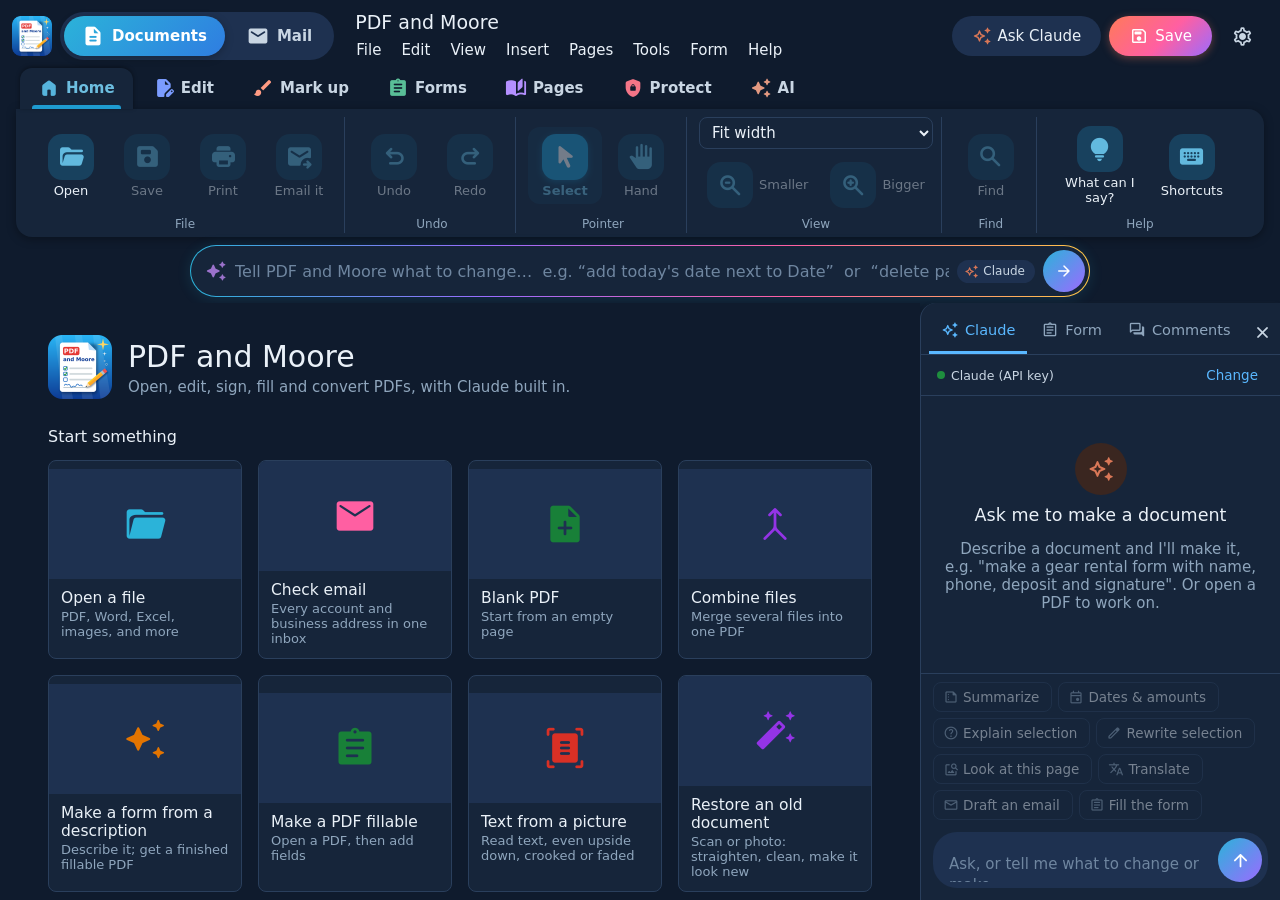
==== commit 4fa87e2d: "v9.0.0: Mail tab, dark theme, big buttons, one Settings window - Mail: IMAP/SMTP via MailKit, every " ====
--- a/PdfAndMoore/wwwroot/index.html
+++ b/PdfAndMoore/wwwroot/index.html
@@ -4,7 +4,18 @@
     <meta charset="utf-8" />
     <meta name="viewport" content="width=device-width, initial-scale=1" />
     <title>PDF and Moore</title>
+    <script>
+      // Theme and size before the first paint (v9). Default: dark, large buttons.
+      (function () {
+        var p = {};
+        try { p = JSON.parse(localStorage.getItem('pam.ui') || '{}'); } catch (e) {}
+        document.documentElement.dataset.theme = p.theme === 'light' ? 'light' : 'dark';
+        document.documentElement.dataset.size = p.textSize || 'large';
+      })();
+    </script>
     <link rel="stylesheet" href="css/app.css" />
+    <link rel="stylesheet" href="css/theme.css" />
+    <link rel="stylesheet" href="css/mail.css" />
     <link rel="icon" href="img/app.png" />
     <script src="lib/pdf-lib.min.js"></script>
     <script src="lib/fontkit.umd.min.js"></script>
@@ -18,6 +29,10 @@
     <!-- Title bar + menus (Google Docs style) -->
     <header class="topbar">
       <img class="app-logo" src="img/app.png" alt="" title="PDF and Moore" />
+      <div class="app-switch" id="appSwitch" role="tablist" aria-label="Switch between documents and email">
+        <button data-app="docs" class="on" title="Documents (Ctrl+1)"><span class="ms">description</span><span>Documents</span></button>
+        <button data-app="mail" title="Mail (Ctrl+2)"><span class="ms">mail</span><span>Mail</span><span id="mailBadge" class="badge hidden"></span></button>
+      </div>
       <div class="title-block">
         <div class="title-row">
           <input id="docTitle" class="doc-title" value="PDF and Moore" spellcheck="false" aria-label="Document name" />
@@ -84,6 +99,9 @@
       </aside>
     </main>
 
+    <!-- Mail tab (v9): built by js/mail.js -->
+    <section id="mailView" class="mail-view" aria-label="Mail"></section>
+
     <!-- Page counter & zoom (bottom) -->
     <div id="pageCounter" class="page-counter"></div>
 
--- a/PdfAndMoore/wwwroot/css/theme.css
+++ b/PdfAndMoore/wwwroot/css/theme.css
@@ -0,0 +1,183 @@
+/* =====================================================================
+   PDF and Moore v9 — Moore look: fun colors, big easy buttons, dark theme
+   Loaded after app.css. Two switches on <html>:
+     data-theme = "dark" (default) | "light"
+     data-size  = "normal" | "large" (default) | "xl"
+   PDF pages, thumbnails and fillable fields stay white so documents look right.
+   ===================================================================== */
+
+:root {
+  /* Fun accent colors used in both themes */
+  --coral: #ff7a59;
+  --coral-2: #ff9a6b;
+  --ocean: #2bb3d9;
+  --sun: #ffc845;
+  --lime: #3fc28a;
+  --grape: #9b6bff;
+  --pink: #ff5fa2;
+  --claude: #d97757;
+  --fun-gradient: linear-gradient(135deg, var(--coral), var(--pink) 55%, var(--grape));
+  --sea-gradient: linear-gradient(135deg, var(--ocean), var(--grape));
+
+  --primary-btn: var(--coral);
+  --primary-btn-text: #ffffff;
+}
+
+/* ---------- Primary buttons: bold and colorful everywhere ---------- */
+.btn-primary { background: var(--fun-gradient); color: #fff; box-shadow: 0 2px 8px rgba(255, 122, 89, 0.35); }
+.btn-primary:hover { background: var(--fun-gradient); filter: brightness(1.07); box-shadow: 0 3px 12px rgba(255, 95, 162, 0.4); }
+.cmd-go { background: var(--sea-gradient); }
+.send-btn { background: var(--sea-gradient); }
+.send-btn:hover { background: var(--sea-gradient); filter: brightness(1.1); }
+
+/* =====================================================================
+   DARK THEME
+   ===================================================================== */
+html[data-theme='dark'] {
+  color-scheme: dark;
+  --bg: #0f1b2d;
+  --surface: #16253a;
+  --surface-2: #1e3150;
+  --surface-3: #25395b;
+  --toolbar: #1e3150;
+  --hover: rgba(255, 255, 255, 0.07);
+  --press: rgba(255, 255, 255, 0.12);
+  --text: #eaf1f8;
+  --text-2: #c9d6e3;
+  --muted: #8fa6bd;
+  --line: #2a3f5c;
+  --blue: #5ab8ff;
+  --blue-soft: #1f3d63;
+  --danger: #ff6b6b;
+  --green: #4cc38a;
+  --shadow-1: 0 1px 3px rgba(0, 0, 0, 0.45);
+  --shadow-2: 0 6px 20px rgba(0, 0, 0, 0.5), 0 1px 3px rgba(0, 0, 0, 0.4);
+}
+
+html[data-theme='dark'] body { background: var(--bg); color: var(--text); }
+
+/* Every floating card, menu and panel gets the dark surface */
+html[data-theme='dark'] :is(
+  .menu-pop, .note-popup, .sidepanel, .start-tile, .recent-list, .chip, .field, .page-counter, .sel-menu,
+  .find-bar, .org-bar, .busy-box, .rtab.active, .ribbon, .rselect, .rnum, .command-pop, .signin-card,
+  .modal, .tb-num, .context-bar
+) {
+  background-color: var(--surface);
+  color: var(--text);
+}
+html[data-theme='dark'] .doc-title:focus { background: var(--surface); }
+html[data-theme='dark'] .field, html[data-theme='dark'] .rselect, html[data-theme='dark'] .rnum, html[data-theme='dark'] .tb-num { border-color: var(--line); }
+html[data-theme='dark'] select.field option, html[data-theme='dark'] .rselect option { background: var(--surface); color: var(--text); }
+html[data-theme='dark'] .busy { background: rgba(6, 12, 22, 0.6); }
+html[data-theme='dark'] .modal-backdrop { background: rgba(4, 9, 18, 0.66); }
+html[data-theme='dark'] :is(.recent-row, .claude-account) { border-color: var(--line); }
+html[data-theme='dark'] .chips { border-top-color: var(--line); }
+html[data-theme='dark'] .rgroup { border-right-color: var(--line); }
+html[data-theme='dark'] .rtab:hover { background: rgba(255, 255, 255, 0.06); }
+html[data-theme='dark'] .rtab.active { box-shadow: 0 -1px 4px rgba(0, 0, 0, 0.4); }
+html[data-theme='dark'] .ribbon { box-shadow: 0 2px 10px rgba(0, 0, 0, 0.35); }
+html[data-theme='dark'] .rb .rb-icon { background: color-mix(in srgb, var(--tab) 24%, var(--surface)); color: color-mix(in srgb, var(--tab) 70%, white); }
+html[data-theme='dark'] .rb.active .rb-icon { background: var(--tab); color: #fff; }
+html[data-theme='dark'] .rb.active .rb-label, html[data-theme='dark'] .rtab.active { color: color-mix(in srgb, var(--tab) 65%, white); }
+html[data-theme='dark'] .rtab .ms { color: color-mix(in srgb, var(--tab) 75%, white); }
+html[data-theme='dark'] .menu-item:disabled { color: #5c6f86; }
+html[data-theme='dark'] .menu-item:disabled .ms { color: #4b5d73; }
+html[data-theme='dark'] :is(.tb-btn.active, .chip.active, .seg-btn.active, .ctx-btn.on) { color: #fff; }
+html[data-theme='dark'] .seg, html[data-theme='dark'] .seg-btn + .seg-btn { border-color: #4a5d75; }
+html[data-theme='dark'] .btn-tonal { background: var(--surface-2); color: var(--text); }
+html[data-theme='dark'] .btn-tonal:hover { background: var(--surface-3); }
+html[data-theme='dark'] .btn-text { color: var(--blue); }
+html[data-theme='dark'] .btn-text:hover { background: rgba(90, 184, 255, 0.1); }
+html[data-theme='dark'] .command-bar {
+  background-image: linear-gradient(var(--surface), var(--surface)), linear-gradient(90deg, var(--ocean), var(--grape), var(--pink), var(--sun));
+  box-shadow: 0 2px 14px rgba(43, 179, 217, 0.15);
+}
+html[data-theme='dark'] .command-bar input { color: var(--text); }
+html[data-theme='dark'] .example { background: #26244a; border-color: #3b3770; color: #ddd5ff; }
+html[data-theme='dark'] .example:hover { background: #312e5e; }
+html[data-theme='dark'] .msg.web-note { background: #2a2418; border-color: #4a3d22; }
+html[data-theme='dark'] :is(.claude-logo, .signin-icon) { background: #3a2620; }
+html[data-theme='dark'] .signin-card.active { background: #1b2c44; }
+html[data-theme='dark'] .drop-hint { background: rgba(31, 61, 99, 0.92); color: var(--text); }
+html[data-theme='dark'] .start-tile .tile-art { background: var(--surface-2); }
+html[data-theme='dark'] .start-tile:hover { border-color: var(--ocean); }
+html[data-theme='dark'] .restore-grid img { background: #0b1422; }
+html[data-theme='dark'] .thumb.current { background: rgba(90, 184, 255, 0.1); }
+html[data-theme='dark'] .tb-sep { background: var(--line); }
+html[data-theme='dark'] .hint.warn { color: var(--sun); }
+html[data-theme='dark'] .toast { background: #26394f; color: #fff; }
+html[data-theme='dark'] .page { box-shadow: 0 2px 10px rgba(0, 0, 0, 0.55); }
+html[data-theme='dark'] ::-webkit-scrollbar { width: 12px; height: 12px; }
+html[data-theme='dark'] ::-webkit-scrollbar-thumb { background: #2f4767; border-radius: 8px; border: 3px solid var(--bg); }
+html[data-theme='dark'] ::-webkit-scrollbar-track { background: transparent; }
+html[data-theme='dark'] input::placeholder, html[data-theme='dark'] textarea::placeholder { color: #6f86a0; }
+
+/* =====================================================================
+   BIG, EASY-TO-READ CONTROLS (data-size large = default, xl = extra)
+   ===================================================================== */
+html:not([data-size='normal']) body { font-size: 15px; }
+html:not([data-size='normal']) .btn { padding: 10px 20px; font-size: 15px; border-radius: 22px; }
+html:not([data-size='normal']) .btn .ms { font-size: 20px; }
+html:not([data-size='normal']) .btn.small { padding: 6px 12px; font-size: 13.5px; }
+html:not([data-size='normal']) .icon-btn { width: 44px; height: 44px; }
+html:not([data-size='normal']) .icon-btn .ms { font-size: 23px; }
+html:not([data-size='normal']) .icon-btn.small { width: 34px; height: 34px; }
+html:not([data-size='normal']) .menu-top { font-size: 15px; padding: 5px 10px; }
+html:not([data-size='normal']) .menu-item { font-size: 15px; padding: 9px 20px 9px 14px; }
+html:not([data-size='normal']) .menu-item .ms { font-size: 22px; width: 22px; }
+html:not([data-size='normal']) .doc-title { font-size: 19px; }
+html:not([data-size='normal']) .rtab { font-size: 15px; padding: 9px 18px 10px; }
+html:not([data-size='normal']) .rtab .ms { font-size: 22px; }
+html:not([data-size='normal']) .rb { min-width: 74px; font-size: 13px; padding: 7px 8px 6px; }
+html:not([data-size='normal']) .rb .rb-icon { width: 46px; height: 46px; border-radius: 14px; }
+html:not([data-size='normal']) .rb .rb-icon .ms { font-size: 27px; }
+html:not([data-size='normal']) .rb-label { max-width: 86px; }
+html:not([data-size='normal']) .rgroup-title { font-size: 12px; }
+html:not([data-size='normal']) .ribbon { min-height: 112px; }
+html:not([data-size='normal']) .command-bar input { font-size: 16px; padding: 10px 0; }
+html:not([data-size='normal']) .cmd-go { width: 42px; height: 42px; }
+html:not([data-size='normal']) .panel-tab { font-size: 14.5px; padding: 10px 12px 12px; }
+html:not([data-size='normal']) .modal-title { font-size: 24px; }
+html:not([data-size='normal']) .modal-body { font-size: 15px; }
+html:not([data-size='normal']) .field { padding: 10px 12px; font-size: 15px; border-radius: 10px; }
+html:not([data-size='normal']) .field-label { font-size: 14px; }
+html:not([data-size='normal']) .chip { font-size: 13.5px; padding: 6px 12px 6px 9px; }
+html:not([data-size='normal']) .start-tile .tile-label { font-size: 15.5px; }
+html:not([data-size='normal']) .start-tile .tile-sub { font-size: 13px; }
+html:not([data-size='normal']) .start-hero h1 { font-size: 30px; }
+html:not([data-size='normal']) .context-bar { top: 262px; }
+html:not([data-size='normal']) .find-bar { top: 124px; }
+html:not([data-size='normal']) .toast { font-size: 15px; padding: 14px 20px; }
+
+/* Extra large: the app's own controls grow; the document itself is untouched */
+html[data-size='xl'] :is(.topbar, .ribbon-wrap, .command-wrap, .sidepanel, .start-screen, .mail-view, .modal, .app-switch) { zoom: 1.14; }
+
+/* ---------- Ribbon tabs: brighter colors ---------- */
+.rtab.active::after { height: 4px; }
+
+/* =====================================================================
+   App switcher: Documents | Mail (top bar)
+   ===================================================================== */
+.app-switch {
+  display: inline-flex; gap: 4px; padding: 4px; border-radius: 26px; background: var(--surface-2); margin-right: 6px; flex: none;
+}
+.app-switch button {
+  display: inline-flex; align-items: center; gap: 8px; border: 0; border-radius: 22px; padding: 9px 18px; background: none;
+  font-size: 15px; font-weight: 600; color: var(--text-2);
+}
+.app-switch button .ms { font-size: 22px; font-variation-settings: 'FILL' 1, 'wght' 500, 'GRAD' 0, 'opsz' 24; }
+.app-switch button:hover { background: var(--hover); }
+.app-switch button.on { color: #fff; box-shadow: 0 2px 8px rgba(0, 0, 0, 0.25); }
+.app-switch button[data-app='docs'].on { background: linear-gradient(135deg, var(--ocean), #2f7de1); }
+.app-switch button[data-app='mail'].on { background: var(--fun-gradient); }
+.app-switch .badge {
+  min-width: 20px; height: 20px; border-radius: 10px; padding: 0 6px; font-size: 12px; display: inline-grid; place-items: center;
+  background: var(--sun); color: #3b2a00;
+}
+.app-switch button.on .badge { background: rgba(255, 255, 255, 0.92); color: #a23b1e; }
+
+/* In Mail mode the document chrome steps aside */
+body.app-mail :is(.ribbon-wrap, .command-wrap, .workspace, .page-counter, .context-bar, .find-bar, .sel-menu, #menubar, .save-btn, .save-state, #btnClaudeTop, .title-block) { display: none !important; }
+body.app-mail #docTitle { pointer-events: none; }
+body:not(.app-mail) .mail-view { display: none; }
+body.app-mail .top-actions { margin-left: auto; }
--- a/PdfAndMoore/wwwroot/css/mail.css
+++ b/PdfAndMoore/wwwroot/css/mail.css
@@ -0,0 +1,224 @@
+/* =====================================================================
+   PDF and Moore v9 — Mail tab, compose window and the Settings window
+   Uses the theme variables from app.css / theme.css, so it follows Dark/Light.
+   ===================================================================== */
+
+.big-btn { padding: 14px 26px !important; font-size: 17px !important; }
+.big-btn .ms { font-size: 24px !important; }
+.ai-btn .ms { color: var(--claude); }
+html[data-theme='dark'] .ai-btn .ms { color: var(--coral-2); }
+
+/* ---------- layout ---------- */
+.mail-view {
+  flex: 1; min-height: 0; display: grid; grid-template-columns: 270px minmax(340px, 440px) 1fr; gap: 0;
+  border-top: 1px solid var(--line); margin-top: 8px;
+}
+.mail-view > * { min-height: 0; }
+
+/* ---------- sidebar ---------- */
+.mail-side { display: flex; flex-direction: column; gap: 2px; padding: 14px 10px; overflow-y: auto; background: var(--bg); }
+.mail-new { margin: 0 6px 14px; padding: 13px 18px !important; font-size: 16px !important; justify-content: flex-start; }
+.mail-new .ms { font-size: 22px !important; }
+.mail-sec { font-size: 12px; font-weight: 700; letter-spacing: 0.6px; text-transform: uppercase; color: var(--muted); padding: 14px 12px 6px; }
+.mail-nav {
+  display: flex; align-items: center; gap: 12px; width: 100%; border: 0; background: none; text-align: left; padding: 9px 12px;
+  border-radius: 14px; color: var(--text); font-size: 15px; position: relative;
+}
+.mail-nav:hover { background: var(--hover); }
+.mail-nav.on { background: color-mix(in srgb, var(--c) 18%, transparent); font-weight: 600; }
+.mail-nav.on::before { content: ''; position: absolute; left: 0; top: 8px; bottom: 8px; width: 4px; border-radius: 4px; background: var(--c); }
+.mail-nav-icon {
+  width: 34px; height: 34px; border-radius: 11px; display: grid; place-items: center; flex: none;
+  background: color-mix(in srgb, var(--c, #8fa6bd) 20%, transparent); color: var(--c, var(--muted));
+}
+.mail-nav-icon .ms { font-size: 21px; font-variation-settings: 'FILL' 1, 'wght' 500, 'GRAD' 0, 'opsz' 24; }
+.mail-dot { width: 14px; height: 14px; border-radius: 50%; background: var(--c); margin: 0 10px; flex: none; box-shadow: 0 0 0 3px color-mix(in srgb, var(--c) 25%, transparent); }
+.mail-nav-text { display: flex; flex-direction: column; min-width: 0; flex: 1; }
+.mail-nav-text > span, .mail-nav-text small { overflow: hidden; text-overflow: ellipsis; white-space: nowrap; }
+.mail-nav-text small { color: var(--muted); font-size: 12px; font-weight: 400; }
+.mail-count { background: var(--c); color: #fff; font-size: 12px; font-weight: 700; min-width: 24px; height: 22px; border-radius: 11px; display: grid; place-items: center; padding: 0 7px; }
+.mail-nav.subtle { color: var(--muted); font-size: 14px; }
+
+/* ---------- list ---------- */
+.mail-list { display: flex; flex-direction: column; background: var(--surface); border-left: 1px solid var(--line); border-right: 1px solid var(--line); }
+html[data-theme='light'] .mail-list { background: #fff; }
+.mail-list-head { padding: 14px 16px 10px; border-bottom: 1px solid var(--line); display: flex; flex-direction: column; gap: 10px; }
+.mail-list-title { display: flex; align-items: center; gap: 10px; font-size: 21px; font-weight: 700; }
+.mail-list-title .ms { color: var(--c); font-size: 28px; font-variation-settings: 'FILL' 1, 'wght' 500, 'GRAD' 0, 'opsz' 24; }
+.mail-list-title small { font-size: 14px; font-weight: 500; color: var(--muted); }
+.mail-tools { display: flex; gap: 8px; flex-wrap: wrap; }
+.mail-search {
+  width: 100%; border: 1.5px solid var(--line); border-radius: 22px; padding: 10px 16px; font-size: 15px; background: var(--bg); outline: none;
+}
+.mail-search:focus { border-color: var(--ocean); }
+.mail-status { display: flex; align-items: center; gap: 8px; font-size: 13px; color: var(--muted); min-height: 18px; }
+.mail-rows { flex: 1; overflow-y: auto; }
+.mail-row {
+  display: block; width: 100%; text-align: left; border: 0; background: none; padding: 12px 16px 12px 20px; border-bottom: 1px solid var(--line);
+  position: relative; color: var(--text); font-size: 14px;
+}
+.mail-row::before { content: ''; position: absolute; left: 0; top: 0; bottom: 0; width: 5px; background: var(--acct); opacity: 0.85; }
+.mail-row:hover { background: var(--hover); }
+.mail-row.on { background: color-mix(in srgb, var(--ocean) 16%, transparent); }
+.mail-row-top { display: flex; gap: 8px; align-items: baseline; }
+.mail-from { flex: 1; font-size: 15.5px; overflow: hidden; text-overflow: ellipsis; white-space: nowrap; }
+.mail-date { color: var(--muted); font-size: 13px; flex: none; font-variant-numeric: tabular-nums; }
+.mail-subject { margin-top: 2px; overflow: hidden; text-overflow: ellipsis; white-space: nowrap; }
+.mail-preview { color: var(--muted); font-size: 13px; margin-top: 2px; overflow: hidden; text-overflow: ellipsis; white-space: nowrap; }
+.mail-row.unread .mail-from, .mail-row.unread .mail-subject { font-weight: 700; }
+.mail-row.unread .mail-from::before { content: '●'; color: var(--ocean); margin-right: 6px; font-size: 11px; vertical-align: 2px; }
+.mail-chips { display: flex; gap: 6px; margin-top: 6px; flex-wrap: wrap; }
+.mail-chips:empty { display: none; }
+.mchip {
+  display: inline-flex; align-items: center; gap: 3px; font-size: 12px; font-weight: 600; padding: 2px 10px; border-radius: 12px;
+  background: color-mix(in srgb, var(--c) 20%, transparent); color: color-mix(in srgb, var(--c) 75%, var(--text));
+}
+.mchip.reply { --c: var(--sun); }
+.mchip.plain { --c: var(--muted); padding: 2px 6px; }
+.mchip .ms { font-size: 15px; }
+.mail-empty { display: grid; place-items: center; gap: 8px; padding: 60px 20px; color: var(--muted); font-size: 16px; }
+.mail-empty .ms { font-size: 48px; color: var(--sun); }
+
+/* ---------- reader ---------- */
+.mail-read { display: flex; flex-direction: column; overflow-y: auto; background: var(--bg); }
+.mail-read-empty { margin: auto; display: grid; place-items: center; gap: 12px; color: var(--muted); font-size: 17px; }
+.mail-read-empty img { width: 96px; height: 96px; opacity: 0.3; }
+.mail-read-head { padding: 20px 28px 8px; flex: none; }
+.mail-read-head h1 { font-size: 25px; font-weight: 700; margin: 0 0 14px; line-height: 1.25; }
+.mail-who { display: flex; gap: 14px; align-items: flex-start; }
+.mail-avatar {
+  width: 46px; height: 46px; border-radius: 50%; display: grid; place-items: center; flex: none; font-size: 20px; font-weight: 700; color: #fff;
+  background: linear-gradient(135deg, var(--acct, var(--ocean)), var(--grape));
+}
+.mail-who-name { font-size: 16px; font-weight: 600; }
+.mail-who-name small { font-weight: 400; color: var(--muted); font-size: 13px; }
+.mail-who-to { color: var(--muted); font-size: 13px; margin-top: 2px; }
+.mail-actions { display: flex; flex-wrap: wrap; gap: 8px; margin: 16px 0 8px; align-items: center; }
+.mail-actions-sep { width: 8px; }
+.mail-move { width: auto !important; padding: 8px 12px !important; border-radius: 20px !important; font-size: 14px !important; }
+.mail-ai-card {
+  margin-top: 10px; border-radius: 16px; padding: 12px 16px; border: 1px solid color-mix(in srgb, var(--claude) 40%, transparent);
+  background: color-mix(in srgb, var(--claude) 10%, var(--surface));
+}
+.mail-ai-title { display: flex; align-items: center; gap: 6px; font-weight: 700; color: var(--claude); margin-bottom: 6px; }
+html[data-theme='dark'] .mail-ai-title { color: var(--coral-2); }
+.mail-ai-text { white-space: pre-wrap; line-height: 1.5; font-size: 15px; }
+.mail-suggest { display: grid; grid-template-columns: repeat(3, 1fr); gap: 8px; }
+.mail-suggestion {
+  text-align: left; border: 1.5px solid var(--line); background: var(--surface); border-radius: 14px; padding: 10px 12px; display: flex; flex-direction: column; gap: 4px;
+  color: var(--text); font-size: 13px; max-height: 130px; overflow: hidden;
+}
+.mail-suggestion:hover { border-color: var(--coral); }
+.mail-suggestion b { font-size: 14px; color: var(--coral); }
+.mail-suggestion span { color: var(--text-2); white-space: pre-wrap; display: -webkit-box; -webkit-line-clamp: 4; -webkit-box-orient: vertical; overflow: hidden; }
+.mail-atts { display: flex; flex-wrap: wrap; gap: 8px; margin-top: 12px; }
+.mail-att {
+  display: inline-flex; align-items: center; gap: 6px; border: 1px solid var(--line); background: var(--surface); border-radius: 14px; padding: 4px 6px 4px 12px; font-size: 14px;
+}
+.mail-att .ms { color: var(--coral); }
+.mail-att-name { max-width: 220px; overflow: hidden; text-overflow: ellipsis; white-space: nowrap; }
+.mail-att small { color: var(--muted); }
+.mail-body { flex: none; margin: 8px 20px 20px; border-radius: 16px; display: flex; flex-direction: column; overflow: hidden; }
+.mail-body.text { background: var(--surface); padding: 18px 22px; white-space: pre-wrap; font-size: 15.5px; line-height: 1.55; display: block; }
+.mail-body.loading { flex-direction: row; align-items: center; gap: 10px; padding: 20px; color: var(--muted); }
+.mail-body.html { background: #fff; height: max(460px, 68vh); }
+.mail-pics { display: flex; align-items: center; gap: 8px; font-size: 13px; color: #5f6368; background: #f4f6f8; padding: 6px 12px; }
+.mail-pics .ms { font-size: 18px; }
+.mail-frame { flex: 1; border: 0; width: 100%; background: #fff; }
+
+/* ---------- welcome ---------- */
+.mail-welcome { grid-column: 1 / -1; max-width: 640px; margin: 50px auto; padding: 0 24px; font-size: 16px; line-height: 1.55; }
+.mail-welcome-art { width: 96px; height: 96px; border-radius: 28px; display: grid; place-items: center; background: var(--fun-gradient); color: #fff; margin-bottom: 18px; }
+.mail-welcome-art .ms { font-size: 56px; }
+.mail-welcome h1 { font-size: 32px; margin: 0 0 8px; }
+.mail-welcome ol { padding-left: 22px; margin: 18px 0 26px; }
+.mail-welcome li { margin: 6px 0; }
+
+/* ---------- compose window ---------- */
+.compose-backdrop { position: fixed; inset: 0; z-index: 1500; background: rgba(4, 9, 18, 0.5); display: grid; place-items: center; padding: 18px; animation: fade 0.12s; }
+html[data-theme='light'] .compose-backdrop { background: rgba(32, 33, 36, 0.4); }
+.compose {
+  width: min(980px, 100%); height: min(900px, 100%); background: var(--surface); color: var(--text); border-radius: 24px; display: flex; flex-direction: column;
+  box-shadow: 0 24px 60px rgba(0, 0, 0, 0.45); overflow: hidden; animation: pop 0.14s;
+}
+html[data-theme='light'] .compose { background: #fff; }
+.compose-head { display: flex; align-items: center; gap: 10px; padding: 14px 16px 12px 22px; font-size: 19px; font-weight: 700; color: #fff; background: var(--fun-gradient); }
+.compose-head .icon-btn { color: #fff; }
+.compose-head .icon-btn:hover { background: rgba(255, 255, 255, 0.18); }
+.compose-scroll { flex: 1; overflow-y: auto; padding: 16px 22px; display: flex; flex-direction: column; gap: 12px; }
+.compose-grid { display: grid; grid-template-columns: 90px 1fr; gap: 10px 12px; align-items: center; }
+.compose-grid > label { color: var(--muted); font-size: 14px; font-weight: 600; }
+.compose-row { display: flex; gap: 8px; align-items: center; }
+.compose-row > .field { flex: 1; }
+.compose-subject { font-weight: 600; }
+.compose-ai {
+  border-radius: 18px; padding: 12px; background: color-mix(in srgb, var(--claude) 10%, transparent); border: 1px solid color-mix(in srgb, var(--claude) 35%, transparent);
+}
+.compose-ai > .compose-row > .ms { color: var(--claude); font-size: 26px; }
+.compose-chips { display: flex; flex-wrap: wrap; gap: 6px; margin-top: 10px; align-items: center; }
+.compose-chips .chip { cursor: pointer; }
+.compose-chips .chip:hover { border-color: var(--coral); }
+.compose-body { flex: 1; min-height: 260px; resize: vertical; font-size: 15.5px !important; line-height: 1.55; }
+.compose-sig-row { display: flex; align-items: flex-start; gap: 8px; font-size: 14px; }
+.compose-sig-row input { margin-top: 3px; width: 18px; height: 18px; accent-color: var(--coral); }
+.compose-sig { color: var(--muted); font-size: 13px; flex: 1; }
+.compose-att-row { display: flex; gap: 10px; align-items: flex-start; flex-wrap: wrap; }
+.compose-atts { display: flex; flex-wrap: wrap; gap: 6px; flex: 1; }
+.compose-att { display: inline-flex; align-items: center; gap: 6px; border: 1px solid var(--line); border-radius: 14px; padding: 2px 4px 2px 10px; font-size: 13.5px; }
+.compose-att .ms { color: var(--coral); }
+.compose-att small { color: var(--muted); }
+.compose-foot { display: flex; align-items: center; gap: 10px; padding: 12px 18px; border-top: 1px solid var(--line); }
+.compose-status { flex: 1; display: flex; align-items: center; gap: 8px; color: var(--muted); font-size: 14px; }
+.compose-send { padding: 12px 30px !important; font-size: 16px !important; }
+
+/* ---------- Settings window ---------- */
+.settings { display: grid; grid-template-columns: 200px 1fr; gap: 20px; min-height: 480px; }
+.set-nav { display: flex; flex-direction: column; gap: 4px; }
+.set-tab {
+  display: flex; align-items: center; gap: 10px; border: 0; background: none; padding: 11px 14px; border-radius: 14px; text-align: left; font-size: 15px; font-weight: 600; color: var(--text-2);
+}
+.set-tab .ms { color: var(--c); font-size: 22px; font-variation-settings: 'FILL' 1, 'wght' 500, 'GRAD' 0, 'opsz' 24; }
+.set-tab:hover { background: var(--hover); }
+.set-tab.on { background: color-mix(in srgb, var(--c) 18%, transparent); color: var(--text); }
+.set-body { max-height: 62vh; overflow-y: auto; padding-right: 6px; }
+.set-pane h3 { font-size: 16px; margin: 18px 0 8px; color: var(--text); }
+.set-pane h3:first-child { margin-top: 0; }
+.choice-cards { display: grid; grid-template-columns: repeat(auto-fill, minmax(150px, 1fr)); gap: 10px; }
+.choice-card {
+  display: flex; flex-direction: column; align-items: flex-start; gap: 4px; border: 2px solid var(--line); background: var(--surface); border-radius: 18px; padding: 12px; text-align: left; color: var(--text);
+}
+.choice-card:hover { border-color: var(--ocean); }
+.choice-card.on { border-color: var(--coral); box-shadow: 0 0 0 3px color-mix(in srgb, var(--coral) 25%, transparent); }
+.choice-card b { font-size: 15px; }
+.choice-card small { color: var(--muted); font-size: 12.5px; }
+.choice-art { width: 100%; height: 64px; border-radius: 12px; display: grid; place-items: center; background: var(--surface-2); margin-bottom: 6px; }
+.choice-art .ms { font-size: 30px; }
+.acct-cards { display: flex; flex-direction: column; gap: 10px; align-items: flex-start; }
+.acct-card { display: flex; align-items: center; gap: 12px; width: 100%; border: 1.5px solid var(--line); border-radius: 16px; padding: 12px 14px; background: var(--surface); }
+.acct-swatch { width: 16px; height: 40px; border-radius: 8px; background: var(--c); flex: none; }
+.acct-text { flex: 1; display: flex; flex-direction: column; gap: 2px; min-width: 0; }
+.acct-text b { font-size: 16px; }
+.acct-text small { color: var(--muted); }
+.acct-ok, .acct-warn { display: inline-flex; align-items: center; gap: 4px; font-size: 13px; font-weight: 600; }
+.acct-ok { color: var(--lime); }
+.acct-warn { color: var(--sun); }
+.acct-ok .ms, .acct-warn .ms { font-size: 17px; }
+.rules { display: flex; flex-direction: column; gap: 6px; align-items: flex-start; }
+.rule-row { display: grid; grid-template-columns: 1fr 24px 180px 34px; gap: 6px; align-items: center; width: 100%; }
+.rule-row .ms { color: var(--muted); }
+.version-card { display: flex; align-items: center; gap: 14px; margin-bottom: 18px; }
+.version-card img { width: 56px; height: 56px; }
+.version-card div { display: flex; flex-direction: column; }
+.version-card b { font-size: 19px; }
+.version-card small { color: var(--muted); font-size: 14px; }
+
+.acct-dialog { display: flex; flex-direction: column; gap: 4px; }
+.steps { display: flex; flex-direction: column; gap: 8px; padding: 12px; border-radius: 16px; background: color-mix(in srgb, var(--ocean) 9%, transparent); margin-bottom: 6px; }
+.step { display: flex; gap: 12px; align-items: flex-start; }
+.step .hint { margin: 2px 0 0; }
+.step-n { width: 28px; height: 28px; border-radius: 50%; display: grid; place-items: center; flex: none; font-weight: 700; color: #fff; background: var(--sea-gradient); }
+.id-grid { display: grid; grid-template-columns: 1fr 1fr; gap: 0 12px; }
+.id-cards { display: flex; flex-direction: column; gap: 12px; align-items: flex-start; }
+.id-card { width: 100%; border: 1.5px solid var(--line); border-radius: 16px; padding: 4px 14px 10px; background: color-mix(in srgb, var(--surface-2) 40%, transparent); }
+.adv { margin: 10px 0; }
+.adv summary { cursor: pointer; color: var(--muted); }
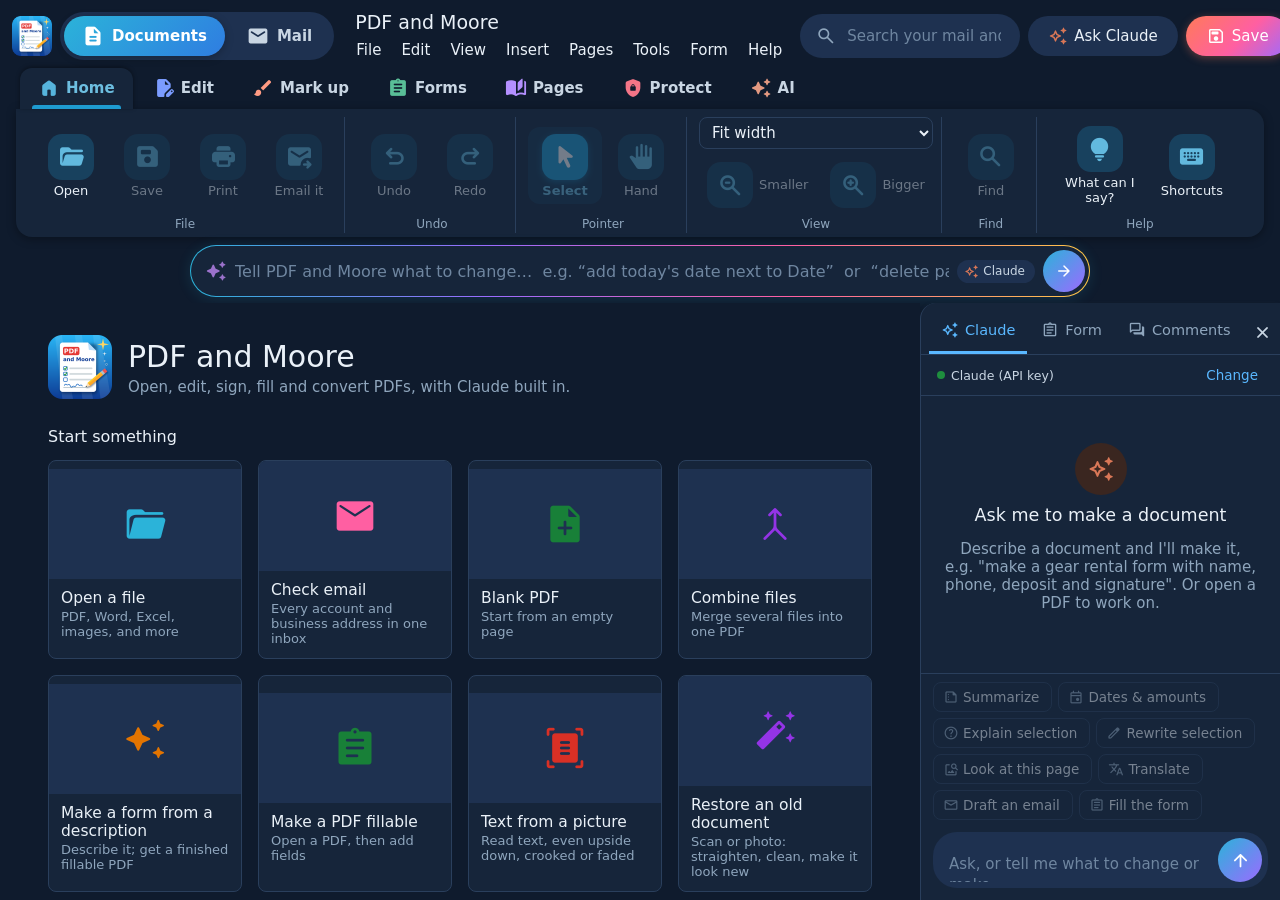
==== commit 5e135f68: "v9.4.0: permanent search bar for documents and mail, delete button on every email Co-Authored-By: Cl" ====
--- a/PdfAndMoore/wwwroot/index.html
+++ b/PdfAndMoore/wwwroot/index.html
@@ -39,6 +39,18 @@
           <span id="saveState" class="save-state"></span>
         </div>
         <nav id="menubar" class="menubar" aria-label="Main menu"></nav>
+      </div>
+      <!-- Permanent search bar (v9.4): searches the open document, your mail and recent files. Built by js/search.js -->
+      <div class="gsearch-wrap">
+        <div id="globalSearch" class="gsearch" role="search">
+          <span class="ms gs-glass">search</span>
+          <input id="gsInput" type="text" autocomplete="off" spellcheck="false" aria-label="Search documents and mail" placeholder="Search" />
+          <span id="gsCount" class="gs-count" aria-live="polite"></span>
+          <button id="gsPrev" class="icon-btn small gs-step" title="Previous match (Shift+Enter)" tabindex="-1"><span class="ms">keyboard_arrow_up</span></button>
+          <button id="gsNext" class="icon-btn small gs-step" title="Next match (Enter)" tabindex="-1"><span class="ms">keyboard_arrow_down</span></button>
+          <button id="gsClear" class="icon-btn small gs-clear" title="Clear (Esc)" tabindex="-1"><span class="ms">close</span></button>
+        </div>
+        <div id="gsPop" class="gs-pop" role="listbox"></div>
       </div>
       <div class="top-actions">
         <button id="btnClaudeTop" class="btn btn-tonal claude-btn" title="Ask Claude (Ctrl+J)"><span class="ms">auto_awesome</span><span>Ask Claude</span></button>
@@ -105,16 +117,6 @@
     <!-- Page counter & zoom (bottom) -->
     <div id="pageCounter" class="page-counter"></div>
 
-    <!-- Find bar -->
-    <div id="findBar" class="find-bar">
-      <span class="ms">search</span>
-      <input id="findInput" placeholder="Find in document" />
-      <span id="findCount" class="muted"></span>
-      <button class="icon-btn small" id="findPrev" title="Previous"><span class="ms">keyboard_arrow_up</span></button>
-      <button class="icon-btn small" id="findNext" title="Next"><span class="ms">keyboard_arrow_down</span></button>
-      <button class="icon-btn small" id="findClose" title="Close"><span class="ms">close</span></button>
-    </div>
-
     <!-- Floating menu shown when text is selected -->
     <div id="selMenu" class="sel-menu">
       <button data-act="highlight" title="Highlight"><span class="ms" style="color: #f9ab00">ink_highlighter</span></button>
--- a/PdfAndMoore/wwwroot/css/theme.css
+++ b/PdfAndMoore/wwwroot/css/theme.css
@@ -177,7 +177,49 @@
 .app-switch button.on .badge { background: rgba(255, 255, 255, 0.92); color: #a23b1e; }
 
 /* In Mail mode the document chrome steps aside */
-body.app-mail :is(.ribbon-wrap, .command-wrap, .workspace, .page-counter, .context-bar, .find-bar, .sel-menu, #menubar, .save-btn, .save-state, #btnClaudeTop, .title-block) { display: none !important; }
+body.app-mail :is(.ribbon-wrap, .command-wrap, .workspace, .page-counter, .context-bar, .sel-menu, #menubar, .save-btn, .save-state, #btnClaudeTop, .title-block) { display: none !important; }
 body.app-mail #docTitle { pointer-events: none; }
 body:not(.app-mail) .mail-view { display: none; }
 body.app-mail .top-actions { margin-left: auto; }
+
+/* =====================================================================
+   Permanent search bar (v9.4): top of the window, in Documents and Mail
+   ===================================================================== */
+.gsearch-wrap { position: relative; flex: 0 1 440px; min-width: 220px; }
+body.app-mail .gsearch-wrap { flex: 1 1 auto; max-width: 760px; margin: 0 auto; }
+body.app-mail .top-actions { margin-left: 0; }
+.gsearch {
+  display: flex; align-items: center; gap: 2px; height: 44px; padding: 0 6px 0 14px; border-radius: 24px;
+  background: var(--surface-2); border: 1.5px solid transparent; transition: border-color 0.15s, background 0.15s, box-shadow 0.15s;
+}
+.gsearch:hover { border-color: var(--line); }
+.gsearch:focus-within { border-color: var(--ocean); background: var(--surface); box-shadow: 0 2px 10px rgba(43, 179, 217, 0.22); }
+html[data-theme='light'] .gsearch:focus-within { background: #fff; }
+.gsearch[data-app='mail']:focus-within { border-color: var(--pink); box-shadow: 0 2px 10px rgba(255, 95, 162, 0.22); }
+.gs-glass { color: var(--muted); font-size: 22px; margin-right: 6px; }
+.gsearch:focus-within .gs-glass { color: var(--ocean); }
+.gsearch[data-app='mail']:focus-within .gs-glass { color: var(--pink); }
+.gsearch input { flex: 1; min-width: 0; border: 0; outline: none; background: transparent; font-size: 15px; padding: 8px 2px; }
+.gsearch input::placeholder { color: var(--muted); }
+.gs-count { color: var(--muted); font-size: 13px; white-space: nowrap; padding: 0 4px; }
+.gs-step, .gs-clear { display: none; }
+.gsearch.has-text .gs-clear { display: inline-grid; }
+.gsearch.doc-mode .gs-step { display: inline-grid; }
+.gs-pop {
+  display: none; position: absolute; left: 0; right: 0; top: calc(100% + 6px); z-index: 1200;
+  background: var(--surface); border: 1px solid var(--line); border-radius: 14px; box-shadow: var(--shadow-2); padding: 6px; max-height: 60vh; overflow: auto;
+}
+html[data-theme='light'] .gs-pop { background: #fff; }
+.gs-pop.show { display: block; }
+.gs-item { display: flex; align-items: center; gap: 12px; width: 100%; border: 0; background: none; text-align: left; padding: 8px 10px; border-radius: 10px; color: var(--text); }
+.gs-item.on { background: var(--hover); }
+.gs-icon { flex: none; width: 34px; height: 34px; border-radius: 10px; display: grid; place-items: center; background: color-mix(in srgb, var(--c) 20%, transparent); }
+.gs-icon .ms { color: var(--c); font-size: 20px; font-variation-settings: 'FILL' 1, 'wght' 500, 'GRAD' 0, 'opsz' 24; }
+.gs-text { display: flex; flex-direction: column; min-width: 0; }
+.gs-label { font-size: 14.5px; font-weight: 600; white-space: nowrap; overflow: hidden; text-overflow: ellipsis; }
+.gs-sub { font-size: 12.5px; color: var(--muted); white-space: nowrap; overflow: hidden; text-overflow: ellipsis; }
+html[data-size='normal'] .gsearch { height: 38px; }
+html[data-size='normal'] .gsearch input { font-size: 14px; }
+/* The menus keep their room; the search box gives way on narrow windows */
+body:not(.app-mail) .title-block { min-width: min-content; }
+.menubar { flex-wrap: nowrap; white-space: nowrap; }
--- a/PdfAndMoore/wwwroot/css/mail.css
+++ b/PdfAndMoore/wwwroot/css/mail.css
@@ -75,6 +75,9 @@
 }
 .mchip.reply { --c: var(--sun); }
 .mchip.plain { --c: var(--muted); padding: 2px 6px; }
+.mchip.urgent { --c: var(--danger); }
+.mchip.urgent.soon { --c: var(--coral); }
+.mchip.cust { --c: var(--lime); }
 .mchip .ms { font-size: 15px; }
 .mail-empty { display: grid; place-items: center; gap: 8px; padding: 60px 20px; color: var(--muted); font-size: 16px; }
 .mail-empty .ms { font-size: 48px; color: var(--sun); }
@@ -222,3 +225,80 @@
 .id-card { width: 100%; border: 1.5px solid var(--line); border-radius: 16px; padding: 4px 14px 10px; background: color-mix(in srgb, var(--surface-2) 40%, transparent); }
 .adv { margin: 10px 0; }
 .adv summary { cursor: pointer; color: var(--muted); }
+
+/* v9.1: Gmail labels, load older */
+.mail-sec-toggle { display: flex; align-items: center; justify-content: space-between; width: 100%; border: 0; background: none; cursor: pointer; text-align: left; }
+.mail-sec-toggle .ms { font-size: 20px; }
+.mail-sub { font-size: 12.5px; font-weight: 600; color: var(--text-2); padding: 8px 12px 2px; }
+.mail-nav.mail-label { padding-top: 5px; padding-bottom: 5px; font-size: 14px; }
+.mail-nav.mail-label .mail-nav-icon { width: 28px; height: 28px; border-radius: 9px; }
+.mail-nav.mail-label .mail-nav-icon .ms { font-size: 18px; }
+.mail-more { display: flex; flex-direction: column; align-items: center; gap: 10px; padding: 18px 16px 26px; }
+.mail-more-text { color: var(--muted); font-size: 13.5px; text-align: center; }
+
+/* ---------- clean up (v9.2) ---------- */
+.mail-clean p { margin: 0 0 12px; line-height: 1.5; }
+.mail-clean-list { max-height: 52vh; overflow-y: auto; border: 1px solid var(--line); border-radius: 10px; }
+.mail-clean-row { display: flex; align-items: center; gap: 10px; padding: 8px 12px; border-bottom: 1px solid var(--line); cursor: pointer; }
+.mail-clean-row:last-child { border-bottom: 0; }
+.mail-clean-row:hover { background: var(--hover); }
+.mail-clean-row input { width: 18px; height: 18px; flex: none; }
+.mail-clean-who { flex: 1; min-width: 0; display: flex; flex-direction: column; }
+.mail-clean-who b, .mail-clean-who small { overflow: hidden; text-overflow: ellipsis; white-space: nowrap; }
+.mail-clean-who small { color: var(--muted); }
+.mail-clean-n { font-weight: 700; min-width: 2.5em; text-align: right; }
+.mail-clean-row.kept { opacity: 0.55; }
+.mail-clean-row.kept .mail-clean-who b::after { content: '  (kept)'; font-weight: 400; color: var(--lime); }
+
+/* ---------- Claude mail assistant (v9.3) ---------- */
+.compose.agent { width: min(900px, 100%); }
+.agent-log { flex: 1; overflow-y: auto; padding: 18px 22px; display: flex; flex-direction: column; gap: 10px; }
+.agent-msg { max-width: 88%; padding: 12px 16px; border-radius: 18px; font-size: 15.5px; line-height: 1.55; white-space: pre-wrap; }
+.agent-msg.user { align-self: flex-end; background: color-mix(in srgb, var(--ocean) 22%, var(--surface)); }
+.agent-msg.assistant { align-self: flex-start; background: color-mix(in srgb, var(--claude) 10%, var(--surface)); border: 1px solid color-mix(in srgb, var(--claude) 30%, transparent); white-space: normal; }
+.agent-msg.assistant p { margin: 0 0 8px; }
+.agent-msg.assistant p:last-child { margin-bottom: 0; }
+.agent-step { display: flex; align-items: center; gap: 8px; color: var(--muted); font-size: 14px; }
+.agent-step .ms { font-size: 19px; color: var(--ocean); }
+.agent-step.error, .agent-step.error .ms { color: #ff6b6b; }
+.agent-ask { border-radius: 18px; padding: 14px 16px; border: 2px solid var(--coral); background: color-mix(in srgb, var(--coral) 8%, var(--surface)); display: flex; flex-direction: column; gap: 6px; }
+.agent-ask.trash { border-color: #ff5f5f; background: color-mix(in srgb, #ff5f5f 10%, var(--surface)); }
+.agent-ask.answered { opacity: 0.7; border-width: 1px; }
+.agent-ask-title { display: flex; align-items: center; gap: 8px; font-weight: 700; font-size: 16px; }
+.agent-ask-detail { font-size: 15px; }
+.agent-ask-reason { color: var(--muted); font-size: 14px; font-style: italic; }
+.agent-ask-sample { margin: 2px 0 0; padding-left: 20px; color: var(--text-2); font-size: 13.5px; }
+.agent-ask-btns { display: flex; gap: 8px; flex-wrap: wrap; margin-top: 6px; }
+.agent-ask-answer { display: flex; align-items: center; gap: 6px; font-weight: 600; color: var(--muted); }
+.agent-foot { display: flex; gap: 10px; padding: 12px 18px; border-top: 1px solid var(--line); align-items: stretch; }
+.agent-input { flex: 1; resize: none; font-size: 15.5px !important; }
+.agent-foot-btns { display: flex; flex-direction: column; gap: 6px; }
+.agent-send { padding: 12px 26px !important; font-size: 16px !important; }
+.agent-hello { margin: auto; max-width: 620px; text-align: center; display: flex; flex-direction: column; align-items: center; gap: 8px; }
+.agent-hello h2 { margin: 6px 0 0; font-size: 22px; }
+.agent-hello p { color: var(--text-2); line-height: 1.5; margin: 0; }
+.agent-hello-art { width: 72px; height: 72px; border-radius: 22px; display: grid; place-items: center; background: var(--fun-gradient); color: #fff; }
+.agent-hello-art .ms { font-size: 40px; }
+.agent-examples { display: flex; flex-wrap: wrap; gap: 8px; justify-content: center; margin-top: 10px; }
+.agent-examples .chip { cursor: pointer; text-align: left; }
+.agent-examples .chip:hover { border-color: var(--coral); }
+.mail-new + .mail-new { margin-top: -6px; }
+.compose-head .btn-text { color: #fff; }
+.compose-head .btn-text:hover { background: rgba(255, 255, 255, 0.18); }
+
+/* v9.4: shown while the search box at the top is narrowing the list */
+.mail-filter-note { display: flex; align-items: center; gap: 8px; font-size: 13.5px; color: var(--text-2); }
+.mail-filter-note .ms { color: var(--pink); font-size: 18px; }
+
+/* v9.4: delete button right on each email, and in the reader */
+.mail-row { cursor: pointer; }
+.mail-row:focus-visible { outline: 2px solid var(--ocean); outline-offset: -2px; }
+.mail-del {
+  align-self: center;
+  flex: none; display: inline-grid; place-items: center; width: 32px; height: 32px; margin: -6px -8px -6px 0; border: 0; border-radius: 16px;
+  background: none; color: var(--muted); opacity: 0.6; transition: opacity 0.15s, background 0.15s, color 0.15s;
+}
+.mail-del .ms { font-size: 20px; }
+.mail-row:hover .mail-del, .mail-row.on .mail-del, .mail-row:focus-within .mail-del { opacity: 1; }
+.mail-del:hover { background: color-mix(in srgb, #ff5f5f 18%, transparent); color: #ff5f5f; }
+.mail-del-btn:hover { color: #ff5f5f; }
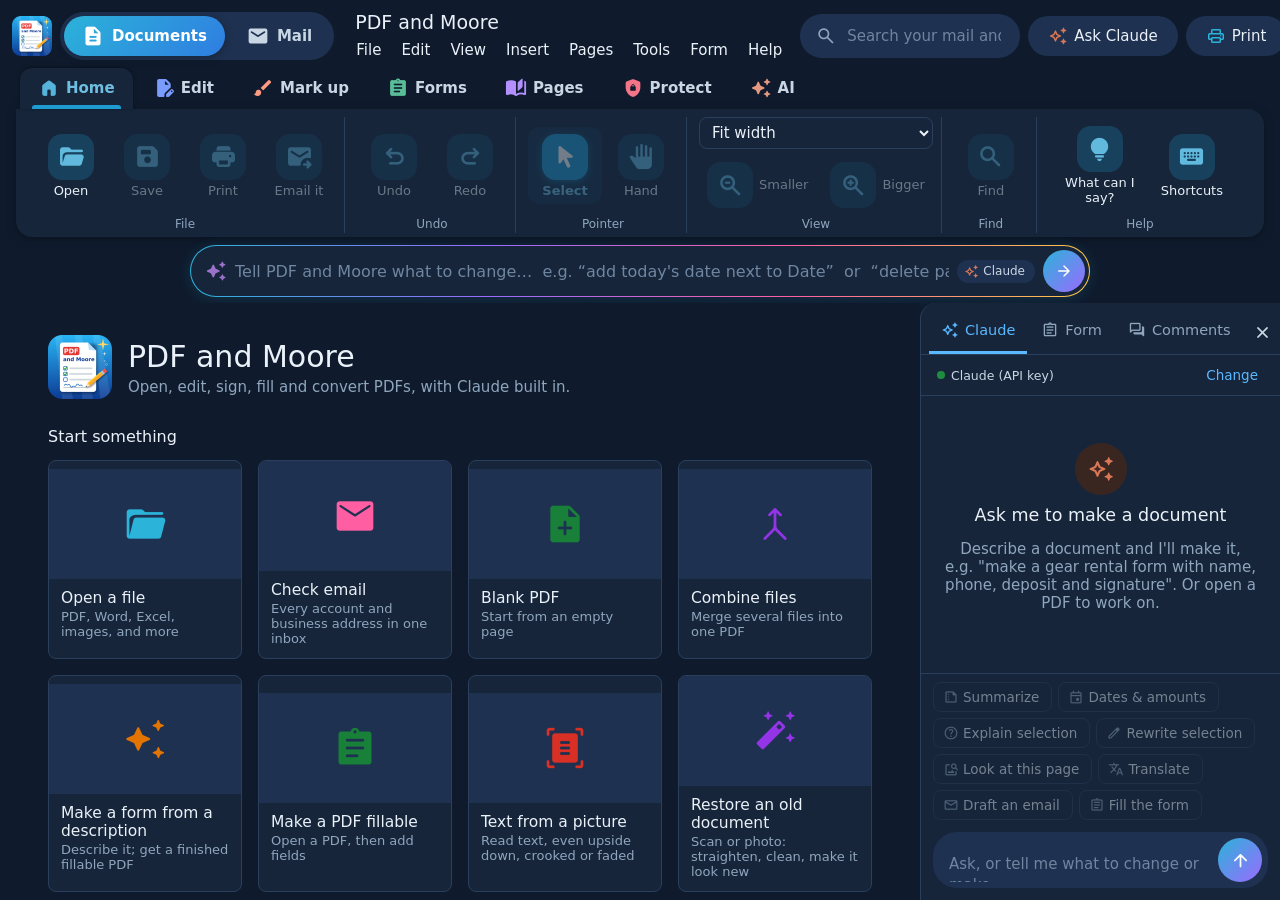
==== commit 892b1f77: "v9.5.0: Print button for documents and emails, plus archive, stars, labels, spam, bulk actions, undo" ====
--- a/PdfAndMoore/wwwroot/index.html
+++ b/PdfAndMoore/wwwroot/index.html
@@ -54,6 +54,7 @@
       </div>
       <div class="top-actions">
         <button id="btnClaudeTop" class="btn btn-tonal claude-btn" title="Ask Claude (Ctrl+J)"><span class="ms">auto_awesome</span><span>Ask Claude</span></button>
+        <button id="btnPrint" class="btn btn-tonal print-btn" title="Print the open document or email (Ctrl+P)"><span class="ms">print</span><span>Print</span></button>
         <button id="btnSave" class="btn btn-primary save-btn" title="Save (Ctrl+S)"><span class="ms">save</span><span>Save</span></button>
         <button id="btnSettings" class="icon-btn" title="Settings"><span class="ms">settings</span></button>
       </div>
--- a/PdfAndMoore/wwwroot/css/mail.css
+++ b/PdfAndMoore/wwwroot/css/mail.css
@@ -302,3 +302,46 @@
 .mail-row:hover .mail-del, .mail-row.on .mail-del, .mail-row:focus-within .mail-del { opacity: 1; }
 .mail-del:hover { background: color-mix(in srgb, #ff5f5f 18%, transparent); color: #ff5f5f; }
 .mail-del-btn:hover { color: #ff5f5f; }
+
+/* v9.5: Print button at the top, ticking several emails, stars, Undo send, address suggestions */
+.print-btn .ms { color: var(--ocean); }
+.mail-check { width: 18px; height: 18px; margin: 0 2px 0 0; accent-color: var(--ocean); cursor: pointer; flex: none; align-self: center; }
+.mail-list-title .mail-check { margin-right: 6px; }
+.mail-row.ticked { background: color-mix(in srgb, var(--ocean) 10%, transparent); }
+.mail-star {
+  align-self: center; flex: none; display: inline-grid; place-items: center; width: 30px; height: 30px; margin: -6px -4px; border: 0; border-radius: 15px;
+  background: none; color: var(--muted); opacity: 0.55; transition: opacity 0.15s, color 0.15s;
+}
+.mail-star .ms { font-size: 20px; }
+.mail-row:hover .mail-star, .mail-row.on .mail-star { opacity: 1; }
+.mail-star.on { color: var(--sun); opacity: 1; }
+.mail-star:hover { color: var(--sun); background: var(--hover); }
+.mail-star-btn.on .ms { color: var(--sun); }
+.mail-print-btn .ms { color: var(--ocean); }
+.mail-bulk {
+  display: flex; flex-wrap: wrap; align-items: center; gap: 6px; padding: 8px 10px; border-radius: 10px;
+  background: color-mix(in srgb, var(--ocean) 14%, transparent); font-size: 14px;
+}
+.mail-bulk b { margin-right: 6px; }
+.mail-bulk .btn.small { padding: 4px 10px; min-height: 0; font-size: 13.5px; }
+.mail-bulk .btn.small .ms { font-size: 18px; }
+.mail-labels { display: flex; flex-wrap: wrap; gap: 6px; margin-top: 6px; }
+.mail-menu { min-width: 260px; }
+
+.send-undo {
+  position: fixed; left: 24px; bottom: 24px; z-index: 5001; display: flex; align-items: center; gap: 12px;
+  background: #303134; color: #fff; padding: 8px 10px 8px 18px; border-radius: 8px; box-shadow: var(--shadow-2); font-size: 15px;
+}
+.send-undo .btn-text { color: #8fd3ff; }
+
+.addr-wrap { position: relative; flex: 1 1 auto; min-width: 0; }
+.addr-wrap > .field { width: 100%; box-sizing: border-box; }
+.addr-pop {
+  display: none; position: absolute; left: 0; right: 0; top: calc(100% + 4px); z-index: 50;
+  background: var(--surface, #fff); color: var(--text); border: 1px solid var(--line); border-radius: 8px; box-shadow: var(--shadow-2); padding: 4px 0; max-height: 280px; overflow: auto;
+}
+.addr-pop.show { display: block; }
+.addr-item { display: flex; align-items: baseline; gap: 10px; padding: 7px 12px; cursor: pointer; }
+.addr-item.on, .addr-item:hover { background: var(--hover); }
+.addr-item small { color: var(--muted); }
+.addr-name { font-weight: 600; }
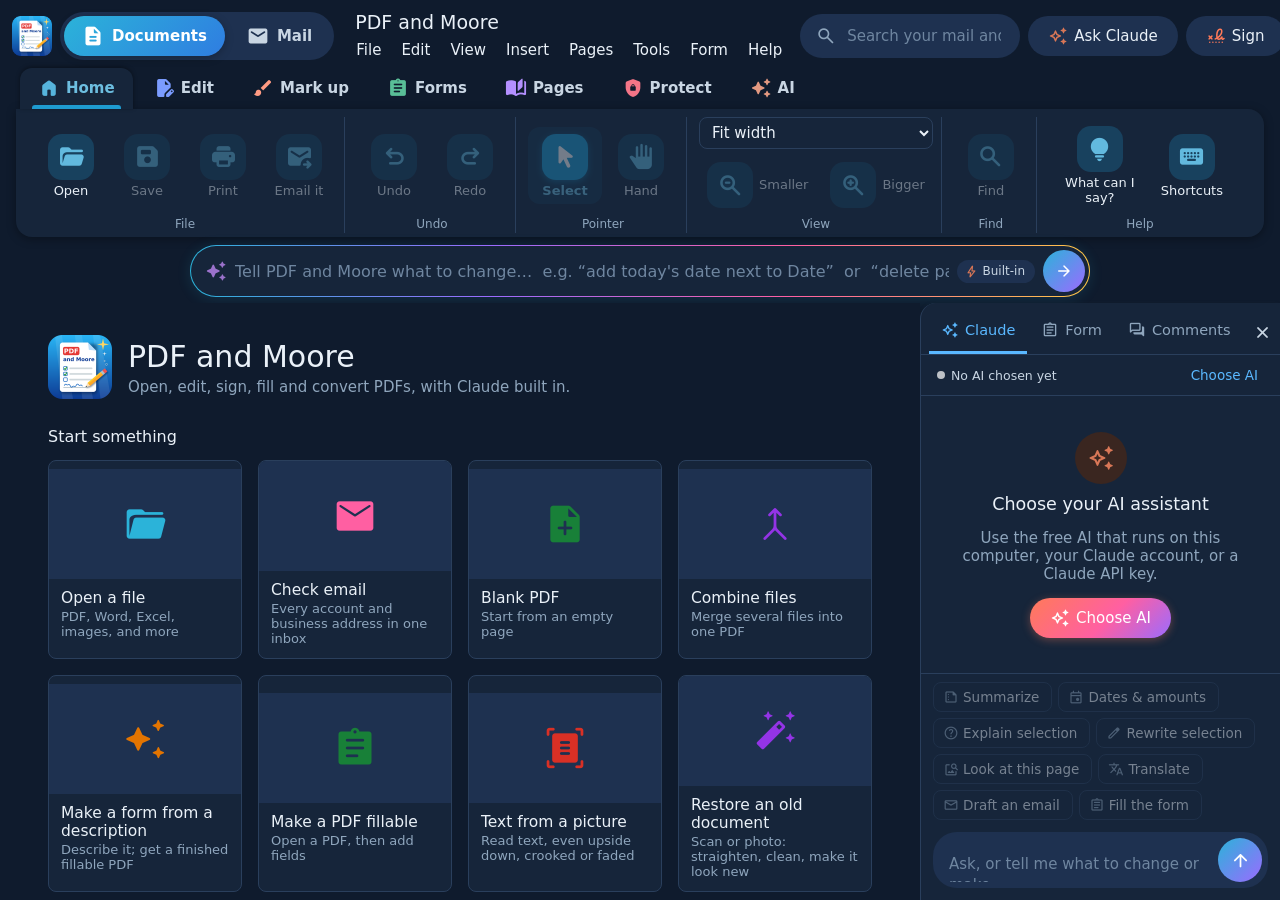
==== commit e4e957ad: "v9.6.0: Sign button, sign on your phone with a stylus (QR code over Wi-Fi or Tailscale), signature f" ====
--- a/PdfAndMoore/wwwroot/index.html
+++ b/PdfAndMoore/wwwroot/index.html
@@ -24,6 +24,7 @@
     <script src="lib/xlsx.full.min.js"></script>
     <script src="lib/jszip.min.js"></script>
     <script src="lib/docx.umd.js"></script>
+    <script src="lib/qrcode.js"></script>
   </head>
   <body data-tool="select" data-form-mode="fill" class="no-doc">
     <!-- Title bar + menus (Google Docs style) -->
@@ -54,6 +55,7 @@
       </div>
       <div class="top-actions">
         <button id="btnClaudeTop" class="btn btn-tonal claude-btn" title="Ask Claude (Ctrl+J)"><span class="ms">auto_awesome</span><span>Ask Claude</span></button>
+        <button id="btnSign" class="btn btn-tonal sign-btn" title="Sign this document: draw, type, use a picture, or sign on your phone"><span class="ms">signature</span><span>Sign</span></button>
         <button id="btnPrint" class="btn btn-tonal print-btn" title="Print the open document or email (Ctrl+P)"><span class="ms">print</span><span>Print</span></button>
         <button id="btnSave" class="btn btn-primary save-btn" title="Save (Ctrl+S)"><span class="ms">save</span><span>Save</span></button>
         <button id="btnSettings" class="icon-btn" title="Settings"><span class="ms">settings</span></button>
--- a/PdfAndMoore/wwwroot/css/app.css
+++ b/PdfAndMoore/wwwroot/css/app.css
@@ -648,3 +648,21 @@
 .restore-mode input { margin-top: 3px; }
 .restore-mode b { display: block; font-size: 13.5px; }
 .restore-mode.on { border-color: var(--blue); background: var(--blue-soft); }
+
+/* v9.6: Sign button at the top, and signing on your phone */
+.sign-btn .ms { color: var(--coral); }
+.sig-checker { background-color: #fff; background-image: linear-gradient(45deg, #eef1f4 25%, transparent 25%), linear-gradient(-45deg, #eef1f4 25%, transparent 25%), linear-gradient(45deg, transparent 75%, #eef1f4 75%), linear-gradient(-45deg, transparent 75%, #eef1f4 75%); background-size: 16px 16px; background-position: 0 0, 0 8px, 8px -8px, -8px 0; border-radius: 8px; }
+.sig-picture .check-label { display: flex; align-items: center; gap: 6px; margin: 10px 0 0; }
+.sig-phone-row { display: flex; gap: 18px; align-items: flex-start; }
+.sig-qr-side { flex: none; display: flex; flex-direction: column; align-items: center; gap: 6px; }
+.sig-qr { width: 210px; height: 210px; image-rendering: pixelated; background: #fff; border-radius: 10px; padding: 6px; }
+.sig-qr-url { font-size: 11.5px; color: var(--muted); max-width: 230px; text-align: center; word-break: break-all; }
+.sig-phone-result { flex: none; max-width: 300px; max-height: 160px; padding: 8px; }
+.sig-phone-help { flex: 1; min-width: 0; font-size: 14px; }
+.sig-phone-help ol { margin: 8px 0; padding-left: 20px; line-height: 1.5; }
+.sig-phone-help .hint { font-size: 12.5px; }
+.sig-phone-status { display: flex; gap: 8px; align-items: flex-start; font-weight: 600; font-size: 15px; }
+.sig-phone-status .ms { color: var(--ocean); }
+.sig-phone-status .ms.ok { color: var(--lime); }
+.sig-phone-status .ms.warn { color: var(--danger, #d93025); }
+.sig-addrs { display: flex; flex-wrap: wrap; gap: 4px; align-items: center; font-size: 13px; color: var(--muted); margin-top: 8px; }
--- a/PdfAndMoore/wwwroot/css/theme.css
+++ b/PdfAndMoore/wwwroot/css/theme.css
@@ -177,7 +177,7 @@
 .app-switch button.on .badge { background: rgba(255, 255, 255, 0.92); color: #a23b1e; }
 
 /* In Mail mode the document chrome steps aside */
-body.app-mail :is(.ribbon-wrap, .command-wrap, .workspace, .page-counter, .context-bar, .sel-menu, #menubar, .save-btn, .save-state, #btnClaudeTop, .title-block) { display: none !important; }
+body.app-mail :is(.ribbon-wrap, .command-wrap, .workspace, .page-counter, .context-bar, .sel-menu, #menubar, .save-btn, .sign-btn, .save-state, #btnClaudeTop, .title-block) { display: none !important; }
 body.app-mail #docTitle { pointer-events: none; }
 body:not(.app-mail) .mail-view { display: none; }
 body.app-mail .top-actions { margin-left: auto; }
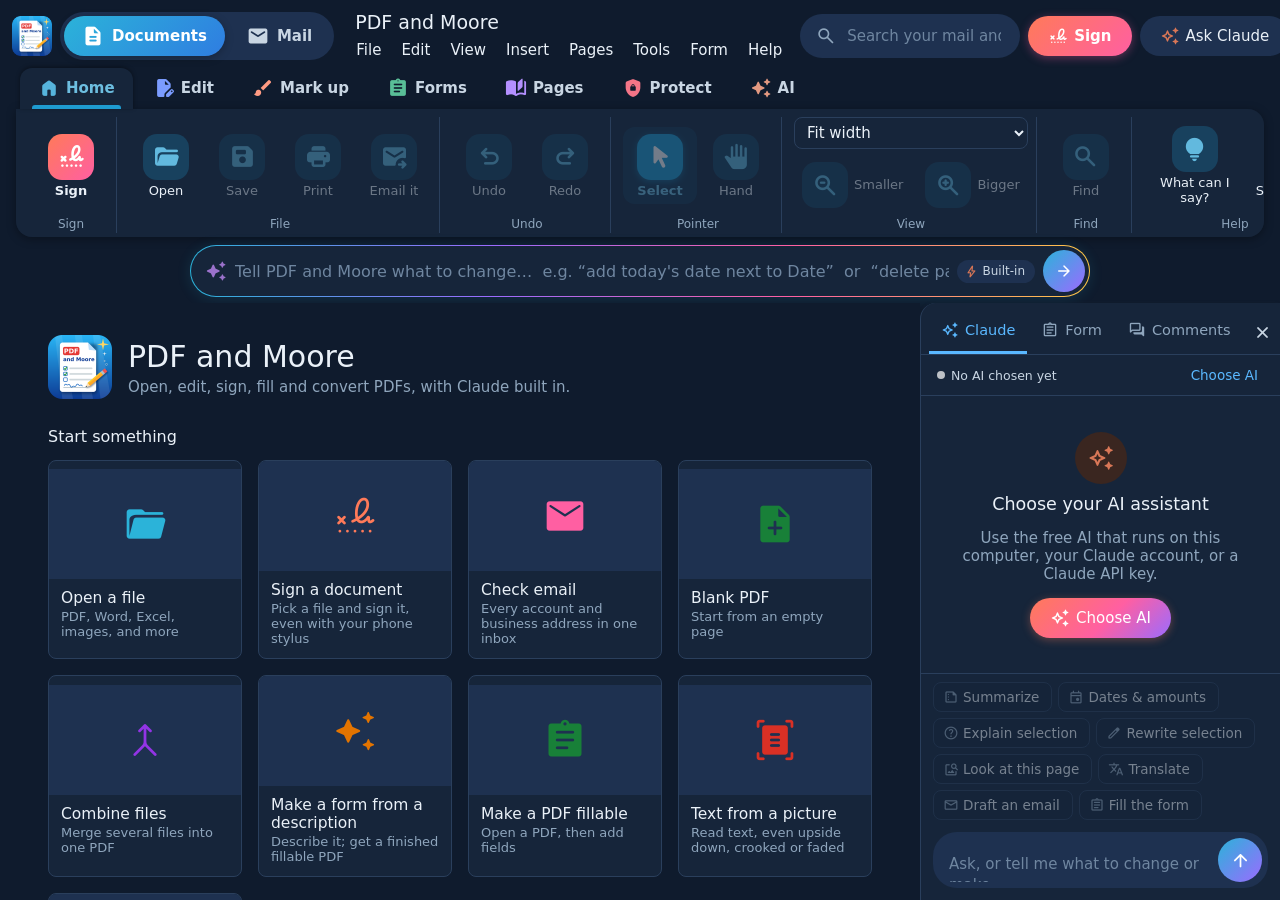
==== commit 5c3e8e4e: "v9.6.1: Sign button up front (first in the top bar and Home ribbon, start-screen tile, Ctrl+Shift+G)" ====
--- a/PdfAndMoore/wwwroot/index.html
+++ b/PdfAndMoore/wwwroot/index.html
@@ -54,8 +54,8 @@
         <div id="gsPop" class="gs-pop" role="listbox"></div>
       </div>
       <div class="top-actions">
+        <button id="btnSign" class="btn sign-btn" title="Sign this document: draw, type, use a picture, or sign on your phone (Ctrl+Shift+G)"><span class="ms">signature</span><span>Sign</span></button>
         <button id="btnClaudeTop" class="btn btn-tonal claude-btn" title="Ask Claude (Ctrl+J)"><span class="ms">auto_awesome</span><span>Ask Claude</span></button>
-        <button id="btnSign" class="btn btn-tonal sign-btn" title="Sign this document: draw, type, use a picture, or sign on your phone"><span class="ms">signature</span><span>Sign</span></button>
         <button id="btnPrint" class="btn btn-tonal print-btn" title="Print the open document or email (Ctrl+P)"><span class="ms">print</span><span>Print</span></button>
         <button id="btnSave" class="btn btn-primary save-btn" title="Save (Ctrl+S)"><span class="ms">save</span><span>Save</span></button>
         <button id="btnSettings" class="icon-btn" title="Settings"><span class="ms">settings</span></button>
--- a/PdfAndMoore/wwwroot/css/app.css
+++ b/PdfAndMoore/wwwroot/css/app.css
@@ -666,3 +666,10 @@
 .sig-phone-status .ms.ok { color: var(--lime); }
 .sig-phone-status .ms.warn { color: var(--danger, #d93025); }
 .sig-addrs { display: flex; flex-wrap: wrap; gap: 4px; align-items: center; font-size: 13px; color: var(--muted); margin-top: 8px; }
+/* v9.6.1: Sign up front, in its own bold color */
+.btn.sign-btn { background: linear-gradient(135deg, #ff7a59, #ff5fa2); color: #fff; font-weight: 700; box-shadow: 0 2px 10px rgba(255, 95, 162, 0.35); }
+.btn.sign-btn:hover { filter: brightness(1.08); }
+.btn.sign-btn .ms { color: #fff; }
+.rb.rb-sign .rb-icon { background: linear-gradient(135deg, #ff7a59, #ff5fa2) !important; }
+.rb.rb-sign .rb-icon .ms { color: #fff !important; }
+.rb.rb-sign .rb-label { font-weight: 700; }
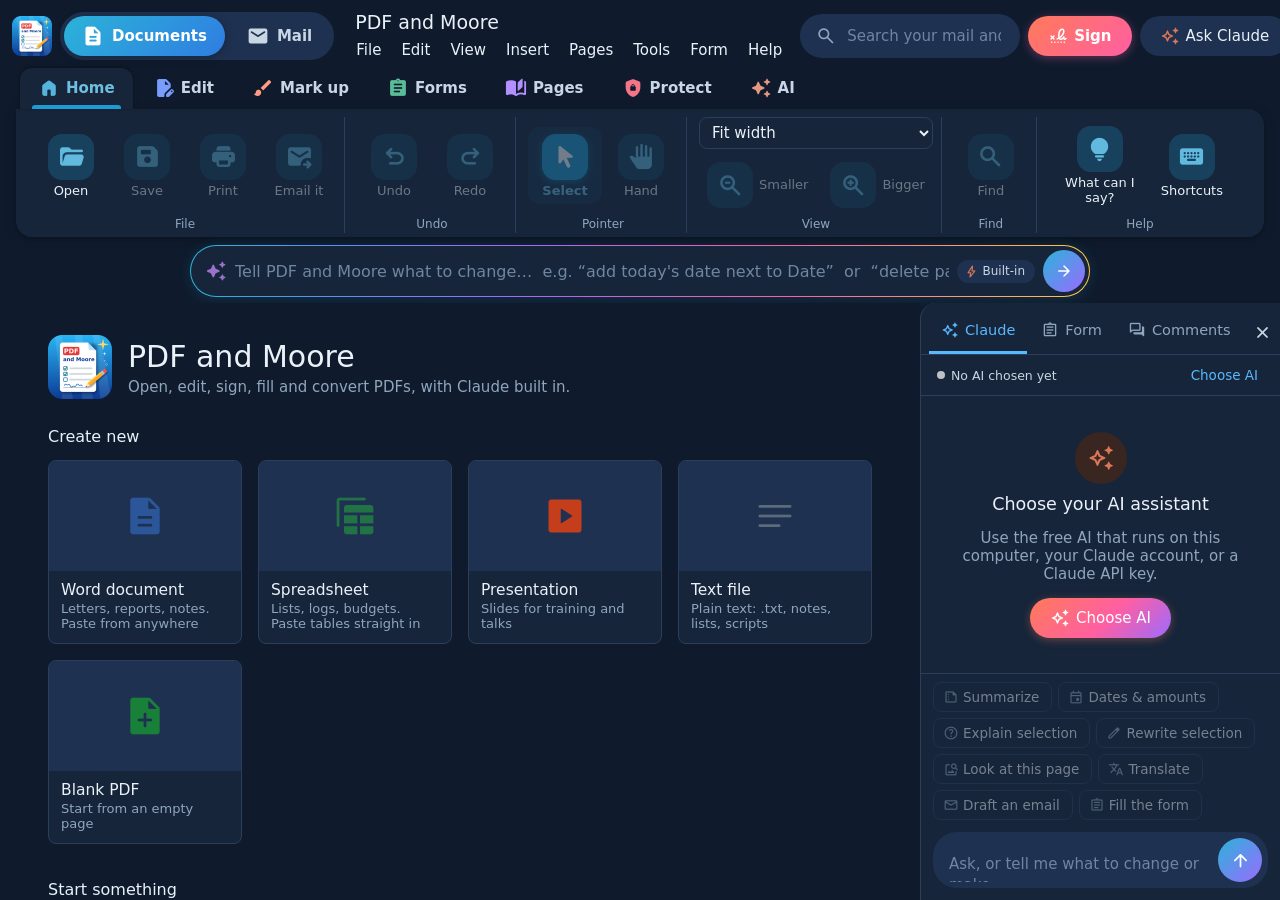
==== commit a1fb1b58: "Profiles: Who's using PDF and Moore?, PINs, sign out, per-person data (work in progress) Co-Authored" ====
--- a/PdfAndMoore/wwwroot/index.html
+++ b/PdfAndMoore/wwwroot/index.html
@@ -59,6 +59,8 @@
         <button id="btnPrint" class="btn btn-tonal print-btn" title="Print the open document or email (Ctrl+P)"><span class="ms">print</span><span>Print</span></button>
         <button id="btnSave" class="btn btn-primary save-btn" title="Save (Ctrl+S)"><span class="ms">save</span><span>Save</span></button>
         <button id="btnSettings" class="icon-btn" title="Settings"><span class="ms">settings</span></button>
+        <!-- v9.9 Profiles: who is signed in (click to sign out, switch person or manage people) -->
+        <button id="btnProfile" class="profile-btn" title="Signed in" aria-label="Signed in"><span id="profileInitial"></span></button>
       </div>
     </header>
 
--- a/PdfAndMoore/wwwroot/css/app.css
+++ b/PdfAndMoore/wwwroot/css/app.css
@@ -670,6 +670,3 @@
 .btn.sign-btn { background: linear-gradient(135deg, #ff7a59, #ff5fa2); color: #fff; font-weight: 700; box-shadow: 0 2px 10px rgba(255, 95, 162, 0.35); }
 .btn.sign-btn:hover { filter: brightness(1.08); }
 .btn.sign-btn .ms { color: #fff; }
-.rb.rb-sign .rb-icon { background: linear-gradient(135deg, #ff7a59, #ff5fa2) !important; }
-.rb.rb-sign .rb-icon .ms { color: #fff !important; }
-.rb.rb-sign .rb-label { font-weight: 700; }
--- a/PdfAndMoore/wwwroot/css/theme.css
+++ b/PdfAndMoore/wwwroot/css/theme.css
@@ -223,3 +223,14 @@
 /* The menus keep their room; the search box gives way on narrow windows */
 body:not(.app-mail) .title-block { min-width: min-content; }
 .menubar { flex-wrap: nowrap; white-space: nowrap; }
+
+/* ---------- v9.9 Profiles: round initial button for whoever is signed in ---------- */
+.profile-btn {
+  width: 38px; height: 38px; border-radius: 50%; border: 2px solid rgba(255, 255, 255, 0.85);
+  background: var(--coral); color: #fff; font-weight: 700; font-size: 17px; flex: none;
+  display: inline-grid; place-items: center; cursor: pointer; box-shadow: 0 2px 8px rgba(0, 0, 0, 0.25);
+}
+.profile-btn:hover { filter: brightness(1.1); }
+.profile-btn:focus-visible { outline: 3px solid var(--ocean); outline-offset: 2px; }
+html:not([data-size='normal']) .profile-btn { width: 42px; height: 42px; font-size: 19px; }
+.profile-btn.hidden { display: none; }
